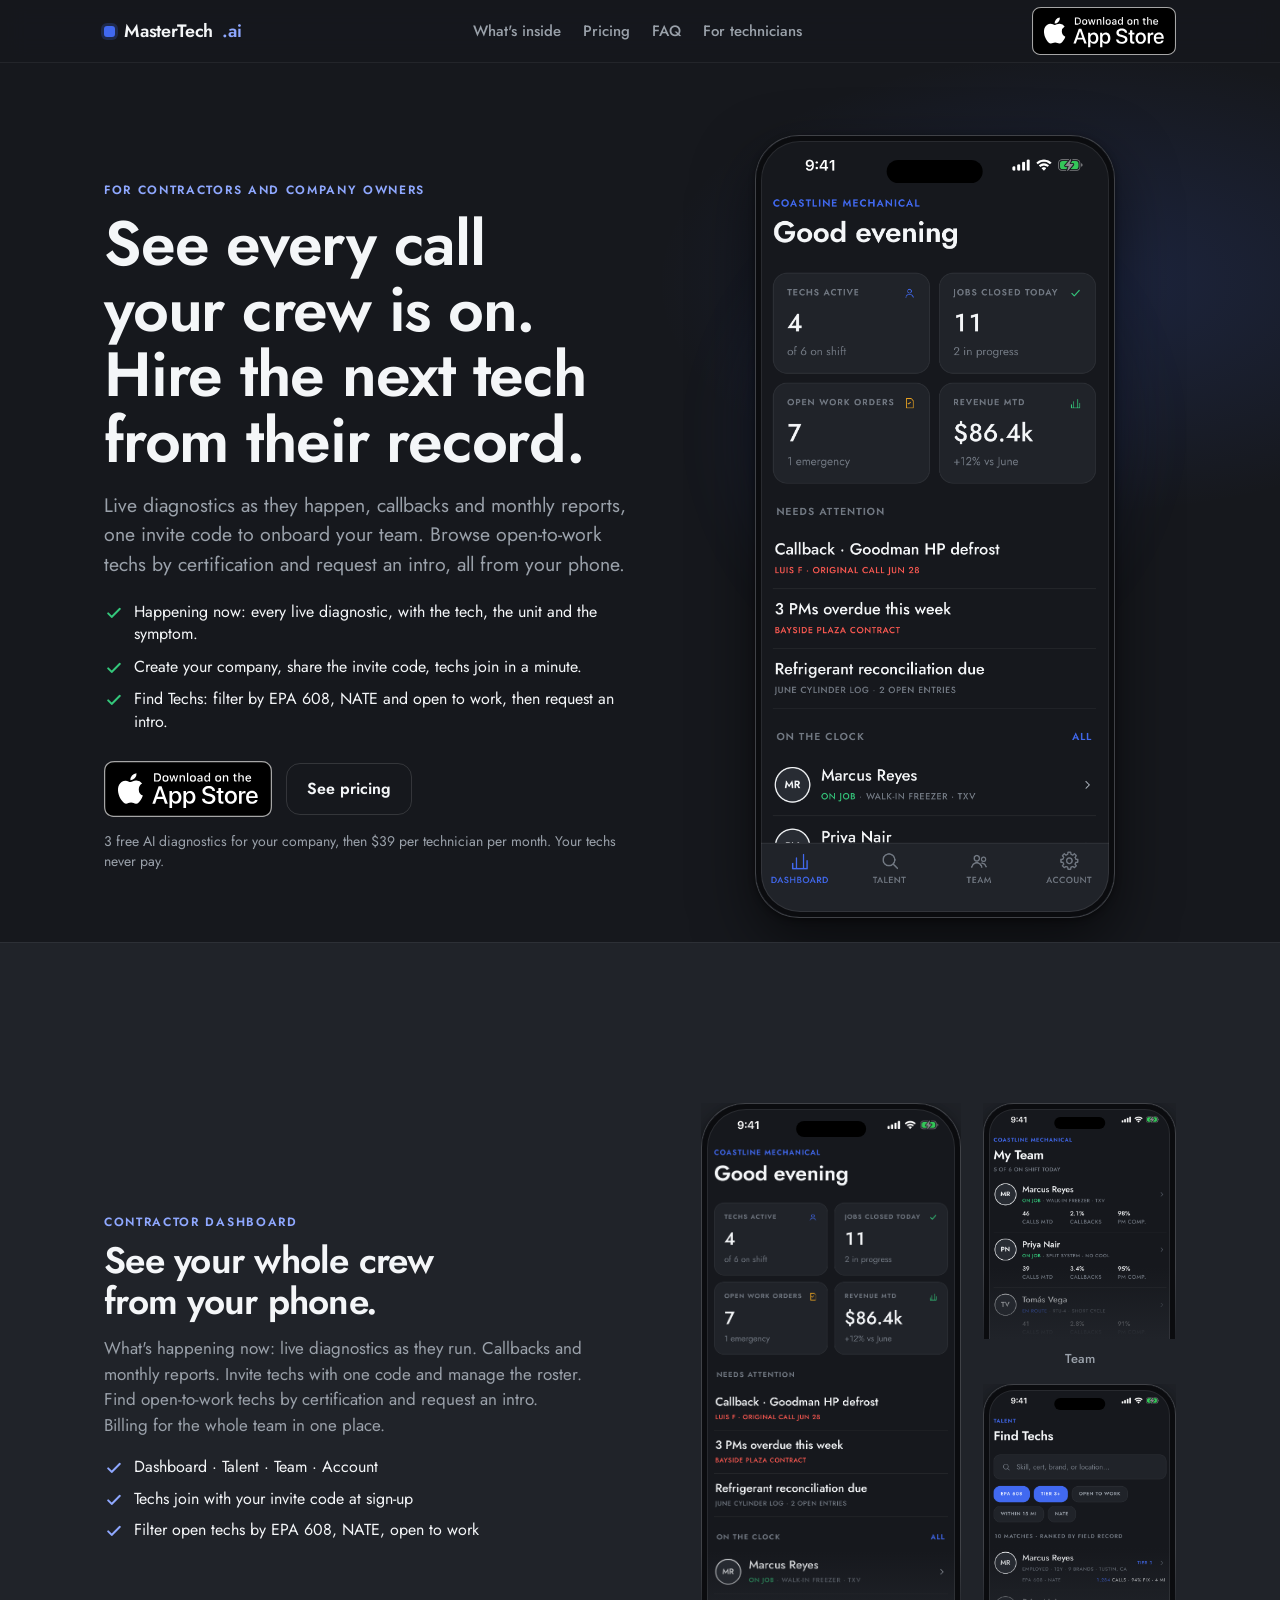
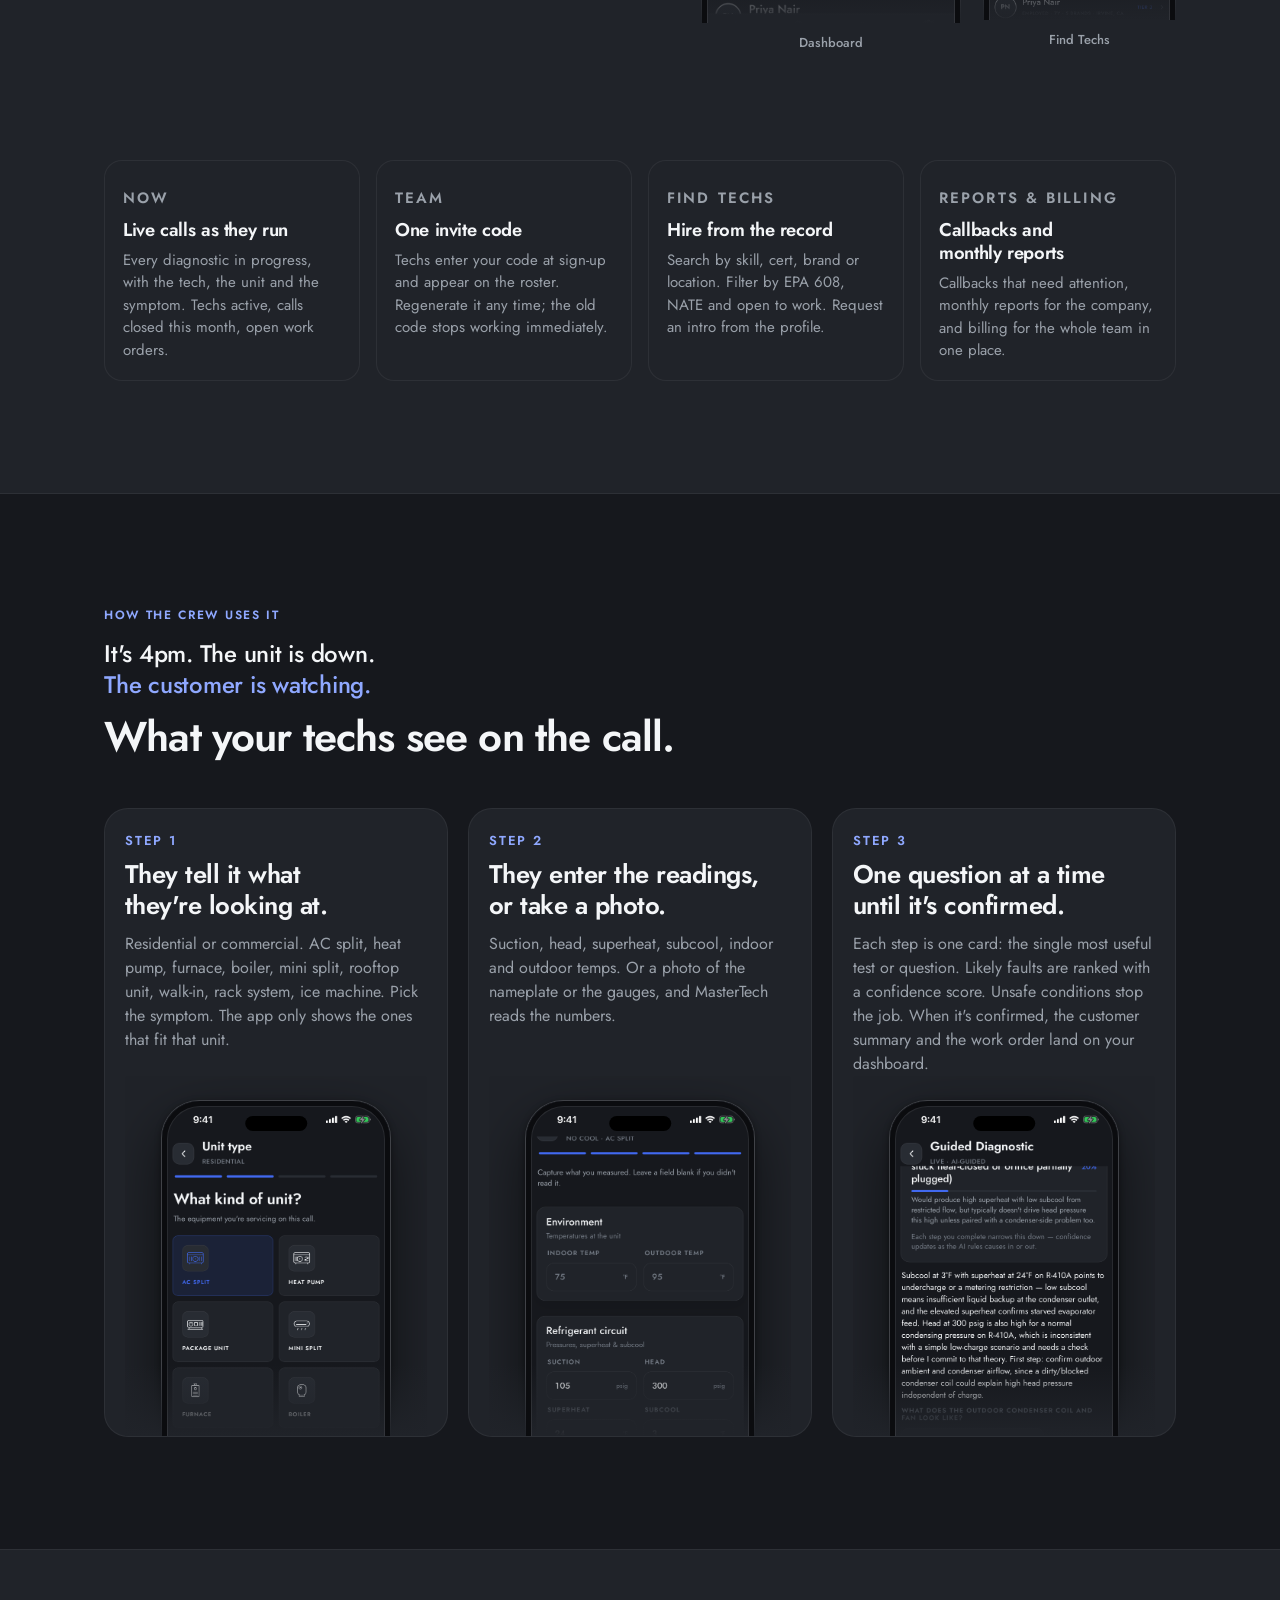
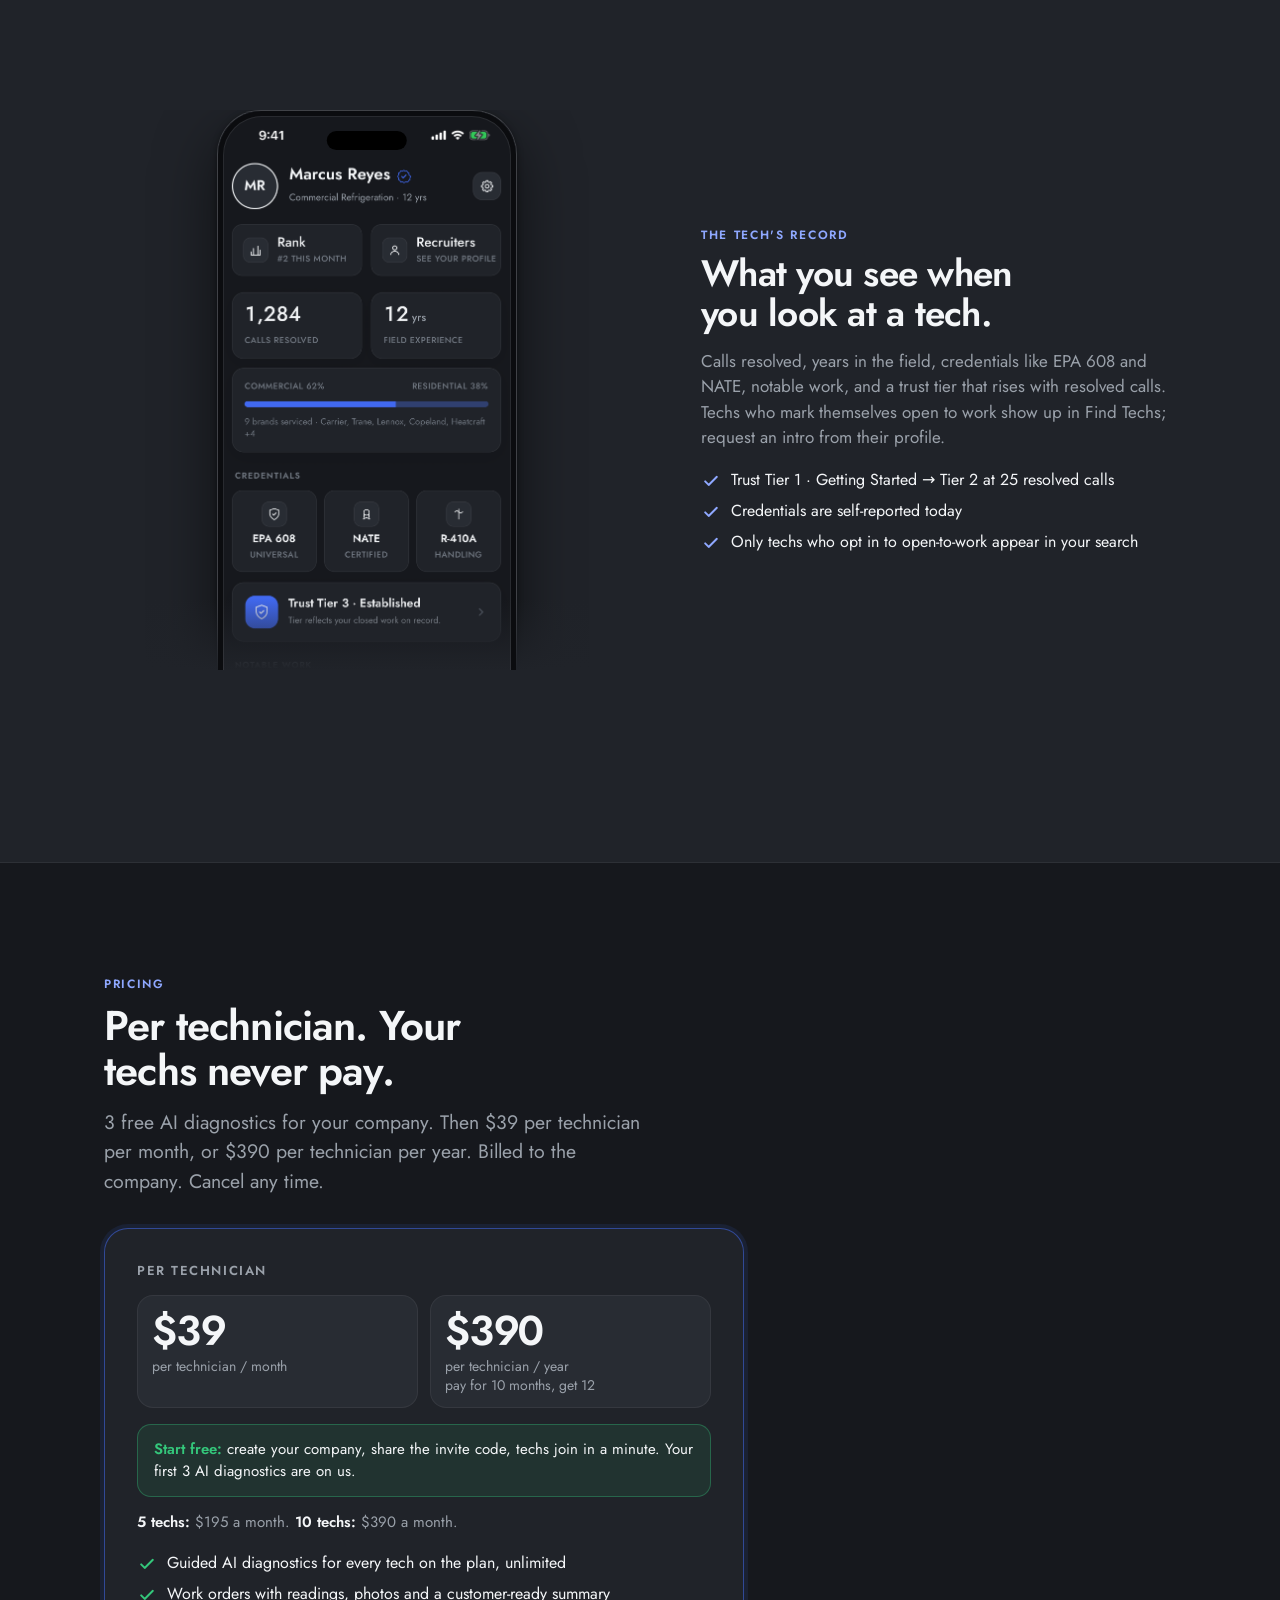
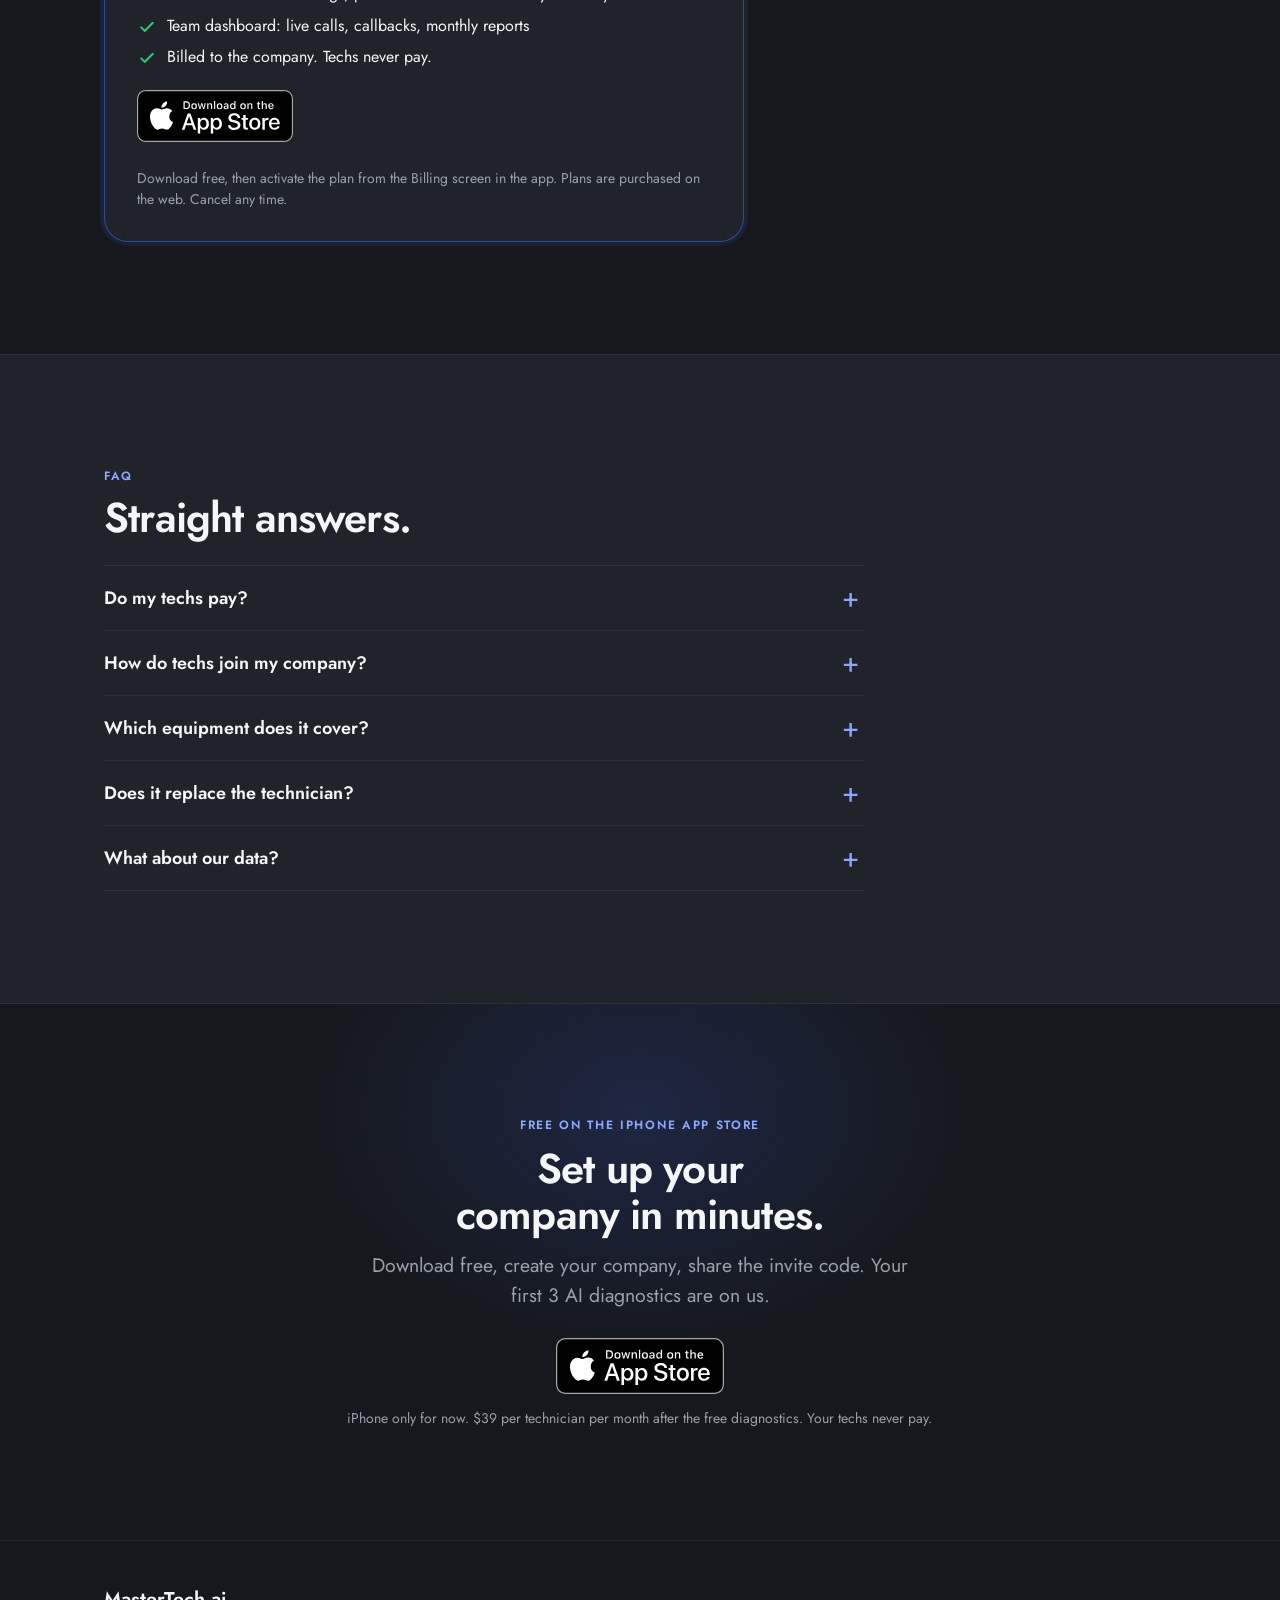
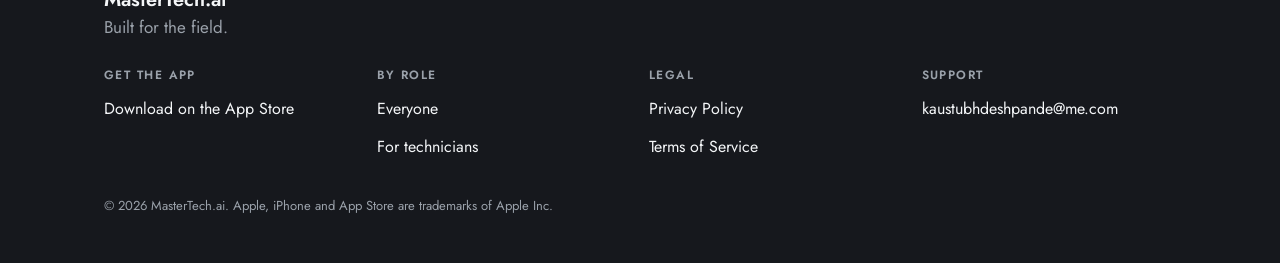
==== contractors/index.html @ 808cc7f6 "MasterTech.ai marketing site: home + techs + contractors landing pages, real screenshots, hero loop" ====
<!DOCTYPE html>
<html lang="en">
<head>
<meta charset="utf-8">
<meta name="viewport" content="width=device-width, initial-scale=1, viewport-fit=cover">
<title>MasterTech.ai for contractors — See every call your crew is on</title>
<meta name="description" content="Free iPhone app for HVAC contractors. Live diagnostics as they happen, callbacks and monthly reports, one invite code to onboard your team, and open-to-work techs you can browse by certification.">
<link rel="canonical" href="https://kaus-projects.github.io/contractors/">
<meta name="theme-color" content="#16181D">
<meta name="color-scheme" content="dark">
<meta name="apple-itunes-app" content="app-id=6786938615">
<link rel="icon" type="image/png" sizes="32x32" href="../assets/favicon-32.png">
<link rel="apple-touch-icon" sizes="180x180" href="../assets/icon-180.png">
<meta property="og:type" content="website">
<meta property="og:site_name" content="MasterTech.ai">
<meta property="og:url" content="https://kaus-projects.github.io/contractors/">
<meta property="og:title" content="MasterTech.ai for contractors — See every call your crew is on">
<meta property="og:description" content="Live diagnostics as they happen, callbacks and monthly reports, one invite code to onboard your team. 3 free AI diagnostics, then $39 per technician per month. Your techs never pay.">
<meta property="og:image" content="https://kaus-projects.github.io/assets/og.jpg">
<meta property="og:image:width" content="1200">
<meta property="og:image:height" content="630">
<meta property="og:image:alt" content="MasterTech.ai: The app that helps HVAC techs figure out what's wrong. Two iPhone screens: an AI diagnosis and a contractor dashboard.">
<meta name="twitter:card" content="summary_large_image">
<meta name="twitter:title" content="MasterTech.ai for contractors — See every call your crew is on">
<meta name="twitter:description" content="Live diagnostics as they happen, callbacks and monthly reports, one invite code to onboard your team. 3 free AI diagnostics, then $39 per technician per month. Your techs never pay.">
<meta name="twitter:image" content="https://kaus-projects.github.io/assets/og.jpg">
<link rel="preconnect" href="https://fonts.googleapis.com">
<link rel="preconnect" href="https://fonts.gstatic.com" crossorigin>
<link rel="stylesheet" href="https://fonts.googleapis.com/css2?family=Jost:wght@400;500;600&display=swap">
<link rel="stylesheet" href="../assets/site.css">
</head>
<body>
<a class="skip" href="#main">Skip to content</a>

<svg class="sprite" aria-hidden="true" focusable="false" xmlns="http://www.w3.org/2000/svg">
  <symbol id="i-check" viewBox="0 0 24 24"><path d="M5 12.5l4.2 4.2L19 7" fill="none" stroke="currentColor" stroke-width="2.4" stroke-linecap="round" stroke-linejoin="round"/></symbol>
  <symbol id="i-arr" viewBox="0 0 24 24"><path d="M5 12h14M13 6l6 6-6 6" fill="none" stroke="currentColor" stroke-width="2.2" stroke-linecap="round" stroke-linejoin="round"/></symbol>
</svg>

<header class="top">
  <div class="wrap">
    <a class="brand" href="../" aria-label="MasterTech.ai home"><span class="dot" aria-hidden="true"></span>MasterTech<b>.ai</b></a>
    <nav class="nav" aria-label="Sections">
      <a href="#inside">What's inside</a>
      <a href="#pricing">Pricing</a>
      <a href="#faq">FAQ</a>
      <a href="../techs/">For technicians</a>
    </nav>
    <a class="badge sm" href="https://apps.apple.com/us/app/mastertech-ai/id6786938615"><img src="../assets/appstore-badge.svg" alt="Download on the App Store" width="144" height="48"></a>
    <a class="role" href="../techs/">Fix systems?</a>
  </div>
</header>

<main id="main">

  <!-- HERO (contractors variant) -->
  <section class="hero" aria-labelledby="hero-h1">
    <div class="wrap hero-grid">
      <div class="hero-copy">
        <p class="eyebrow">For contractors and company owners</p>
        <h1 id="hero-h1" class="h1">See every call your crew is on. Hire the next tech from their record.</h1>
        <p class="lede">Live diagnostics as they happen, callbacks and monthly reports, one invite code to onboard your team. Browse open-to-work techs by certification and request an intro, all from your phone.</p>
        <div class="ctas" id="hero-ctas">
          <a class="badge" href="https://apps.apple.com/us/app/mastertech-ai/id6786938615"><img src="../assets/appstore-badge.svg" alt="Download on the App Store" width="168" height="56"></a>
          <a class="btn ghost" href="#pricing">See pricing</a>
          <p class="micro">3 free AI diagnostics for your company, then $39 per technician per month. Your techs never pay.</p>
        </div>
        <ul class="points">
          <li><svg aria-hidden="true"><use href="#i-check"/></svg><span>Happening now: every live diagnostic, with the tech, the unit and the symptom.</span></li>
          <li><svg aria-hidden="true"><use href="#i-check"/></svg><span>Create your company, share the invite code, techs join in a minute.</span></li>
          <li><svg aria-hidden="true"><use href="#i-check"/></svg><span>Find Techs: filter by EPA 608, NATE and open to work, then request an intro.</span></li>
        </ul>
      </div>
      <div class="hero-visual">
        <div class="phone hero-phone">
          <img class="shot" src="../assets/shots/dashboard.png" width="1206" height="2622" alt="Contractor dashboard: Good evening, with tiles for techs active, jobs closed today and open work orders, a Needs attention list with a callback and overdue PMs, and an On the clock roster.">
        </div>
      </div>
    </div>
  </section>

  <!-- DASHBOARD PILLAR -->
  <section class="sec band" id="inside" aria-labelledby="inside-h2">
    <div class="wrap">
      <div class="pillars">
        <article class="pillar" aria-labelledby="inside-h2">
          <div class="p-txt">
            <p class="eyebrow">Contractor dashboard</p>
            <h2 id="inside-h2" class="h2">See your whole crew from your phone.</h2>
            <p class="body">What's happening now: live diagnostics as they run. Callbacks and monthly reports. Invite techs with one code and manage the roster. Find open-to-work techs by certification and request an intro. Billing for the whole team in one place.</p>
            <ul class="bul">
              <li><svg aria-hidden="true"><use href="#i-check"/></svg><span>Dashboard · Talent · Team · Account</span></li>
              <li><svg aria-hidden="true"><use href="#i-check"/></svg><span>Techs join with your invite code at sign-up</span></li>
              <li><svg aria-hidden="true"><use href="#i-check"/></svg><span>Filter open techs by EPA 608, NATE, open to work</span></li>
            </ul>
          </div>
          <div class="p-vis">
            <div class="duo">
              <figure>
                <div class="peek main"><div class="phone"><img class="shot" src="../assets/shots/dashboard.png" width="1206" height="2622" loading="lazy" decoding="async" alt="Contractor dashboard: Good evening, with tiles for techs active, jobs closed today and open work orders, a Needs attention list with a callback and overdue PMs, and an On the clock roster."></div></div>
                <figcaption>Dashboard</figcaption>
              </figure>
              <div class="pair">
                <figure>
                  <div class="peek"><div class="phone sm"><img class="shot" src="../assets/shots/team.png" width="1206" height="2622" loading="lazy" decoding="async" alt="My Team screen: the technician roster with each tech's status, calls this month, callback rate and PM completion."></div></div>
                  <figcaption>Team</figcaption>
                </figure>
                <figure>
                  <div class="peek"><div class="phone sm"><img class="shot" src="../assets/shots/talent.png" width="1206" height="2622" loading="lazy" decoding="async" alt="Find Techs screen with a search field for skill, cert, brand or location, filter chips for EPA 608, Tier 3+, Open to work and NATE, and matches ranked by field record."></div></div>
                  <figcaption>Find Techs</figcaption>
                </figure>
              </div>
            </div>
          </div>
        </article>
      </div>

      <div class="minis">
        <div class="mini">
          <p class="eyebrow">Now</p>
          <h3>Live calls as they run</h3>
          <p>Every diagnostic in progress, with the tech, the unit and the symptom. Techs active, calls closed this month, open work orders.</p>
        </div>
        <div class="mini">
          <p class="eyebrow">Team</p>
          <h3>One invite code</h3>
          <p>Techs enter your code at sign-up and appear on the roster. Regenerate it any time; the old code stops working immediately.</p>
        </div>
        <div class="mini">
          <p class="eyebrow">Find Techs</p>
          <h3>Hire from the record</h3>
          <p>Search by skill, cert, brand or location. Filter by EPA 608, NATE and open to work. Request an intro from the profile.</p>
        </div>
        <div class="mini">
          <p class="eyebrow">Reports &amp; Billing</p>
          <h3>Callbacks and monthly reports</h3>
          <p>Callbacks that need attention, monthly reports for the company, and billing for the whole team in one place.</p>
        </div>
      </div>
    </div>
  </section>

  <!-- HOW THE CREW USES IT -->
  <section class="sec" id="how" aria-labelledby="how-h2">
    <div class="wrap">
      <div class="sec-head">
        <p class="eyebrow">How the crew uses it</p>
        <p class="kicker">It's 4pm. The unit is down. <em>The customer is watching.</em></p>
        <h2 id="how-h2" class="h2">What your techs see on the call.</h2>
      </div>
      <ol class="steps">
        <li class="step">
          <p class="num">Step 1</p>
          <h3 class="h3">They tell it what they're looking at.</h3>
          <p class="body">Residential or commercial. AC split, heat pump, furnace, boiler, mini split, rooftop unit, walk-in, rack system, ice machine. Pick the symptom. The app only shows the ones that fit that unit.</p>
          <div class="peek"><div class="phone md"><img class="shot" src="../assets/shots/intake-2.png" width="1206" height="2622" loading="lazy" decoding="async" alt="Unit type picker with tappable tiles: AC Split, Heat Pump, Package Unit, Mini Split, Furnace, Boiler, and a Continue button."></div></div>
        </li>
        <li class="step">
          <p class="num">Step 2</p>
          <h3 class="h3">They enter the readings, or take a photo.</h3>
          <p class="body">Suction, head, superheat, subcool, indoor and outdoor temps. Or a photo of the nameplate or the gauges, and MasterTech reads the numbers.</p>
          <div class="peek"><div class="phone md"><img class="shot" src="../assets/shots/intake-4.png" width="1206" height="2622" loading="lazy" decoding="async" alt="Readings screen grouped into Environment, Refrigerant circuit and Equipment & notes, with fields for indoor and outdoor temp, suction, head, superheat and subcool, and refrigerant chips."></div></div>
        </li>
        <li class="step">
          <p class="num">Step 3</p>
          <h3 class="h3">One question at a time until it's confirmed.</h3>
          <p class="body">Each step is one card: the single most useful test or question. Likely faults are ranked with a confidence score. Unsafe conditions stop the job. When it's confirmed, the customer summary and the work order land on your dashboard.</p>
          <div class="peek"><div class="phone md"><img class="shot" src="../assets/shots/diagnostic-pills.png" width="1206" height="2622" loading="lazy" decoding="async" alt="Live MasterTech diagnostic step: a question card asking what the outdoor condenser coil and fan look like, with four tappable answers."></div></div>
        </li>
      </ol>
    </div>
  </section>

  <!-- PROFILE PILLAR (what you see when you look at a tech) -->
  <section class="sec band" id="record" aria-labelledby="record-h2">
    <div class="wrap">
      <div class="pillars">
        <article class="pillar flip" aria-labelledby="record-h2">
          <div class="p-txt">
            <p class="eyebrow">The tech's record</p>
            <h2 id="record-h2" class="h2">What you see when you look at a tech.</h2>
            <p class="body">Calls resolved, years in the field, credentials like EPA 608 and NATE, notable work, and a trust tier that rises with resolved calls. Techs who mark themselves open to work show up in Find Techs; request an intro from their profile.</p>
            <ul class="bul">
              <li><svg aria-hidden="true"><use href="#i-check"/></svg><span>Trust Tier 1 · Getting Started → Tier 2 at 25 resolved calls</span></li>
              <li><svg aria-hidden="true"><use href="#i-check"/></svg><span>Credentials are self-reported today</span></li>
              <li><svg aria-hidden="true"><use href="#i-check"/></svg><span>Only techs who opt in to open-to-work appear in your search</span></li>
            </ul>
          </div>
          <div class="p-vis">
            <div class="peek"><div class="phone"><img class="shot" src="../assets/shots/profile.png" width="1206" height="2622" loading="lazy" decoding="async" alt="Technician profile: name with a seal icon, Calls resolved and Field experience counters, credential chips for EPA 608, NATE and R-410A, and a Trust Tier card."></div></div>
          </div>
        </article>
      </div>
    </div>
  </section>

  <!-- PRICING (per technician) -->
  <section class="sec" id="pricing" aria-labelledby="pricing-h2">
    <div class="wrap">
      <div class="sec-head">
        <p class="eyebrow">Pricing</p>
        <h2 id="pricing-h2" class="h2">Per technician. Your techs never pay.</h2>
        <p class="lede">3 free AI diagnostics for your company. Then $39 per technician per month, or $390 per technician per year. Billed to the company. Cancel any time.</p>
      </div>
      <div class="plans">
        <div class="plan">
          <p class="name">Per technician</p>
          <div class="prices">
            <div class="price"><b>$39</b><span>per technician / month</span></div>
            <div class="price"><b>$390</b><span>per technician / year<br>pay for 10 months, get 12</span></div>
          </div>
          <p class="free"><b>Start free:</b> create your company, share the invite code, techs join in a minute. Your first 3 AI diagnostics are on us.</p>
          <p class="seats"><b>5 techs:</b> $195 a month. <b>10 techs:</b> $390 a month.</p>
          <ul class="bul">
            <li><svg aria-hidden="true"><use href="#i-check"/></svg><span>Guided AI diagnostics for every tech on the plan, unlimited</span></li>
            <li><svg aria-hidden="true"><use href="#i-check"/></svg><span>Work orders with readings, photos and a customer-ready summary</span></li>
            <li><svg aria-hidden="true"><use href="#i-check"/></svg><span>Team dashboard: live calls, callbacks, monthly reports</span></li>
            <li><svg aria-hidden="true"><use href="#i-check"/></svg><span>Billed to the company. Techs never pay.</span></li>
          </ul>
          <div class="ctas">
            <a class="badge md" href="https://apps.apple.com/us/app/mastertech-ai/id6786938615"><img src="../assets/appstore-badge.svg" alt="Download on the App Store" width="156" height="52"></a>
            <p class="micro">Download free, then activate the plan from the Billing screen in the app. Plans are purchased on the web. Cancel any time.</p>
          </div>
        </div>
      </div>
    </div>
  </section>

  <!-- FAQ -->
  <section class="sec band" id="faq" aria-labelledby="faq-h2">
    <div class="wrap">
      <div class="sec-head">
        <p class="eyebrow">FAQ</p>
        <h2 id="faq-h2" class="h2">Straight answers.</h2>
      </div>
      <div class="faq">
        <details>
          <summary>Do my techs pay?</summary>
          <p class="a">No. Plans are billed to the company, per technician. Techs on your plan never pay. An independent tech without a company is a company of one and pays for their own seat.</p>
        </details>
        <details>
          <summary>How do techs join my company?</summary>
          <p class="a">Your Account and Team screens show a company invite code. A tech enters it at sign-up and appears on your roster. Regenerate the code any time; the old one stops working immediately.</p>
        </details>
        <details>
          <summary>Which equipment does it cover?</summary>
          <p class="a">Residential: AC split, heat pump, package unit, mini split, furnace, boiler. Commercial: rooftop unit (RTU), walk-in, reach-in, rack system, ice machine, split system, VRF. Refrigerants from R-410A, R-32 and R-454B to R-448A, R-404A and R-290.</p>
        </details>
        <details>
          <summary>Does it replace the technician?</summary>
          <p class="a">No. It can't hold the gauges. It's a second set of eyes: it checks their numbers against the physics, tells them when a reading contradicts the theory, and flags unsafe conditions. The tech confirms the diagnosis and closes the call.</p>
        </details>
        <details>
          <summary>What about our data?</summary>
          <p class="a">Readings, photos and work orders are stored in your team's accounts. Contractors see their own team only. Only techs who mark themselves open to work appear in Find Techs. Delete your account from inside the app any time. Details in the <a href="https://kaus-projects.github.io/mastertech-legal/privacy.html">Privacy Policy</a>.</p>
        </details>
      </div>
    </div>
  </section>

  <!-- FINAL CTA -->
  <section class="sec final" aria-labelledby="final-h2">
    <div class="wrap">
      <p class="eyebrow">Free on the iPhone App Store</p>
      <h2 id="final-h2" class="h2">Set up your company in minutes.</h2>
      <p class="lede">Download free, create your company, share the invite code. Your first 3 AI diagnostics are on us.</p>
      <div class="ctas">
        <a class="badge" href="https://apps.apple.com/us/app/mastertech-ai/id6786938615"><img src="../assets/appstore-badge.svg" alt="Download on the App Store" width="168" height="56"></a>
        <p class="micro">iPhone only for now. $39 per technician per month after the free diagnostics. Your techs never pay.</p>
      </div>
    </div>
  </section>

</main>

<footer aria-label="Footer">
  <div class="wrap">
    <p class="fbrand">MasterTech.ai</p>
    <p class="dim">Built for the field.</p>
    <div class="fgrid">
      <div class="fcol">
        <h4>Get the app</h4>
        <a href="https://apps.apple.com/us/app/mastertech-ai/id6786938615">Download on the App Store</a>
      </div>
      <div class="fcol">
        <h4>By role</h4>
        <a href="../">Everyone</a>
        <a href="../techs/">For technicians</a>
      </div>
      <div class="fcol">
        <h4>Legal</h4>
        <a href="https://kaus-projects.github.io/mastertech-legal/privacy.html">Privacy Policy</a>
        <a href="https://kaus-projects.github.io/mastertech-legal/terms.html">Terms of Service</a>
      </div>
      <div class="fcol support">
        <h4>Support</h4>
        <a href="mailto:kaustubhdeshpande@me.com">kaustubhdeshpande@me.com</a>
      </div>
    </div>
    <p class="fmicro">© 2026 MasterTech.ai. Apple, iPhone and App Store are trademarks of Apple Inc.</p>
  </div>
</footer>

<div class="bar" id="bar" aria-hidden="true">
  <div class="t"><b>MasterTech.ai</b>Free on the App Store</div>
  <a class="badge sm" href="https://apps.apple.com/us/app/mastertech-ai/id6786938615" tabindex="-1"><img src="../assets/appstore-badge.svg" alt="Download on the App Store" width="144" height="48"></a>
</div>

<script>
(function(){
  var bar=document.getElementById('bar'),ctas=document.getElementById('hero-ctas');
  if(bar&&ctas&&'IntersectionObserver'in window){
    new IntersectionObserver(function(e){
      var r=e[0];var show=!r.isIntersecting&&r.boundingClientRect.top<0;
      bar.classList.toggle('show',show);
      bar.setAttribute('aria-hidden',show?'false':'true');
      bar.querySelector('a').tabIndex=show?0:-1;
    },{threshold:0}).observe(ctas);
  }
})();
</script>
</body>
</html>
---- assets/site.css ----
/* MasterTech.ai marketing site — shared stylesheet. Static, no build step. */
:root{
  --bg:#16181D;--panel:#202329;--panel2:#282C33;
  --line:rgba(255,255,255,.06);--line2:rgba(255,255,255,.13);
  --text:#F4F6F8;--dim:#9AA1AA;
  --accent:#4169F0;--accent-press:#3557C9;--ink:#8FA8FF;
  --ok:#34C77B;--warn:#FFB020;--bad:#FF5A52;
  --gutter:16px;--max:1120px;--r:24px;
  --font:"Jost",system-ui,-apple-system,"Segoe UI",Roboto,Helvetica,Arial,sans-serif;
}
*,*::before,*::after{box-sizing:border-box}
html{color-scheme:dark;background:var(--bg);-webkit-text-size-adjust:100%;scroll-behavior:smooth;overflow-x:hidden}
body{margin:0;background:var(--bg);color:var(--text);font-family:var(--font);font-size:17px;line-height:1.5;font-weight:400;-webkit-font-smoothing:antialiased;overflow-x:clip}
img,video,svg{max-width:100%;display:block}
img{height:auto}
a{color:inherit}
p,h1,h2,h3,h4,ul,ol,figure{margin:0}
ul,ol{padding:0;list-style:none}
h1,h2,h3,h4{font-weight:600;letter-spacing:-.02em;line-height:1.1;text-wrap:balance}
:focus-visible{outline:2px solid var(--ink);outline-offset:3px;border-radius:6px}
.wrap{width:100%;max-width:var(--max);margin-inline:auto;padding-inline:var(--gutter)}
.wrap>*,.hero-grid>*,.doors>*,.steps>*,.pillar>*,.duo>*,.pair>*,.plans>*,.fgrid>*,.engine-grid>*,.minis>*,.ctas>*{min-width:0}
.skip{position:absolute;left:-999px;top:10px;z-index:100;background:var(--accent);color:#fff;padding:10px 14px;border-radius:10px;font-weight:600;text-decoration:none}
.skip:focus{left:12px}
.sprite{position:absolute;width:0;height:0;overflow:hidden}
@media(min-width:720px){:root{--gutter:24px}}

/* ---------- type ---------- */
.eyebrow{font-size:12px;font-weight:600;letter-spacing:.14em;text-transform:uppercase;color:var(--ink)}
.eyebrow.dim{color:var(--dim)}
.h1{font-size:clamp(2.1rem,7.2vw,3.9rem);line-height:1.05}
.h2{font-size:clamp(1.65rem,4.8vw,2.6rem)}
.h3{font-size:clamp(1.3rem,3.6vw,1.6rem);line-height:1.2}
.lede{font-size:clamp(1.05rem,2.6vw,1.22rem);color:var(--dim);max-width:46ch;text-wrap:pretty}
.micro{font-size:14px;color:var(--dim);line-height:1.45}
.dim{color:var(--dim)}
.kicker{font-size:clamp(1.15rem,3.4vw,1.5rem);font-weight:500;line-height:1.3;letter-spacing:-.01em;max-width:30ch;text-wrap:balance}
.kicker em{font-style:normal;color:var(--ink)}

/* ---------- buttons ---------- */
.btn{display:inline-flex;align-items:center;justify-content:center;gap:10px;min-height:52px;padding:0 20px;border-radius:14px;font-weight:600;font-size:16px;line-height:1.15;text-decoration:none;border:1px solid transparent;color:var(--text);transition:background .15s,border-color .15s,transform .05s;text-align:center}
.btn.primary{background:var(--accent);color:#fff}
.btn.primary:hover{background:var(--accent-press)}
.btn.ghost{background:transparent;border-color:var(--line2)}
.btn.ghost:hover{background:var(--panel2);border-color:rgba(255,255,255,.28)}
.btn:active{transform:translateY(1px)}
.badge{display:inline-block;line-height:0;border-radius:9px;flex:none}
.badge img{height:56px;width:auto;max-width:none}
.badge.md img{height:52px}
.badge.sm img{height:48px}
.badge:hover{opacity:.92}
.ctas{display:flex;flex-wrap:wrap;align-items:center;gap:12px 14px;margin-top:28px}
.ctas .micro{flex-basis:100%;margin-top:2px}
.arrow{display:inline-flex;align-items:center;gap:8px;font-weight:600;text-decoration:none;color:var(--ink);min-height:44px}
.arrow:hover{text-decoration:underline;text-underline-offset:3px}
.arrow svg{width:18px;height:18px;flex:none}

/* ---------- header ---------- */
.top{position:sticky;top:0;z-index:50;background:rgba(22,24,29,.84);-webkit-backdrop-filter:saturate(140%) blur(12px);backdrop-filter:saturate(140%) blur(12px);border-bottom:1px solid var(--line)}
.top .wrap{display:flex;align-items:center;justify-content:space-between;min-height:62px;gap:12px}
.brand{display:inline-flex;align-items:center;gap:9px;font-weight:600;font-size:18px;letter-spacing:-.01em;color:var(--text);text-decoration:none;white-space:nowrap;min-height:44px}
.brand .dot{width:11px;height:11px;border-radius:3px;background:var(--accent);box-shadow:0 0 0 3px rgba(65,105,240,.22);flex:none}
.brand b{font-weight:600;color:var(--ink)}
.nav{display:none;gap:22px}
.nav a{color:var(--dim);text-decoration:none;font-weight:500;font-size:15px;padding:10px 0}
.nav a:hover,.nav a[aria-current]{color:var(--text)}
.top .badge{display:none}
.top .role{display:inline-flex;align-items:center;min-height:40px;padding:0 14px;border:1px solid var(--line2);border-radius:999px;font-size:14px;font-weight:500;text-decoration:none;color:var(--text);white-space:nowrap}
.top .role:hover{border-color:rgba(255,255,255,.3)}
@media(min-width:720px){.top .badge{display:inline-block}.top .role{display:none}}
@media(min-width:900px){.nav{display:flex}}

/* ---------- phone frame (grafted from draft A) ---------- */
.phone{--pr:44px;position:relative;width:min(100%,300px);aspect-ratio:1206/2622;margin-inline:auto;border-radius:var(--pr);background:var(--panel);border:1px solid rgba(255,255,255,.14);overflow:hidden;box-shadow:0 24px 60px rgba(0,0,0,.55),0 2px 6px rgba(0,0,0,.4)}
.phone::before{content:"";position:absolute;top:3.1%;left:50%;width:27%;height:2.9%;transform:translateX(-50%);background:#000;border-radius:999px;z-index:2}
.phone::after{content:"";position:absolute;inset:0;border-radius:inherit;box-shadow:inset 0 0 0 5px #0B0C0F,inset 0 0 0 6px rgba(255,255,255,.08);pointer-events:none;z-index:2}
.phone>.shot{width:100%;height:100%;object-fit:cover;object-position:top center;background:var(--panel)}
.phone.md{width:min(100%,250px);--pr:38px}
.phone.sm{width:min(100%,200px);--pr:32px}
.peek{position:relative;overflow:hidden}
.peek::after{content:"";position:absolute;left:0;right:0;bottom:0;height:72px;background:linear-gradient(180deg,rgba(22,24,29,0),var(--bg));pointer-events:none}
.band .peek::after,.door .peek::after,.step .peek::after{background:linear-gradient(180deg,rgba(32,35,41,0),var(--panel))}
.band .step .peek::after{background:linear-gradient(180deg,rgba(40,44,51,0),var(--panel2))}

/* ---------- hero ---------- */
.hero{position:relative;padding:40px 0 8px;overflow:hidden}
.hero::before{content:"";position:absolute;right:-30%;top:-10%;width:90%;height:70%;background:radial-gradient(closest-side,rgba(65,105,240,.16),transparent 75%);pointer-events:none}
.hero-grid{position:relative;display:grid;gap:40px}
.hero .h1{margin-top:12px;max-width:16ch}
.hero .lede{margin-top:18px}
.hero-copy{display:flex;flex-direction:column}
.hero .points{margin-top:22px}
.hero-visual{position:relative}
.hero-visual::before{content:"";position:absolute;inset:6% -10% 0;background:radial-gradient(55% 45% at 50% 34%,rgba(65,105,240,.32),transparent 70%);filter:blur(26px);pointer-events:none}
.hero-phone{width:min(100%,320px);position:relative}
.hero-phone .poster{display:none}
@media(min-width:900px){
  .hero{padding:72px 0 24px}
  .hero-grid{grid-template-columns:minmax(0,1.05fr) minmax(0,.95fr);align-items:center;gap:56px}
  .hero-phone{width:min(100%,360px)}
  .hero .ctas{order:1}
}

/* ---------- doors (kept from draft C) ---------- */
.doors{display:grid;gap:16px;margin-top:40px}
.door{position:relative;display:flex;flex-direction:column;background:var(--panel);border:1px solid var(--line);border-radius:26px;padding:24px 22px 0;overflow:hidden}
.door::before{content:"";position:absolute;left:0;right:0;top:0;height:3px;background:var(--accent)}
.door.crew::before{background:var(--ok)}
.door-label{display:inline-flex;align-self:flex-start;align-items:center;gap:8px;font-weight:600;font-size:15px;color:var(--text);background:var(--panel2);border:1px solid var(--line2);border-radius:999px;padding:8px 14px 8px 10px}
.door-label svg{width:18px;height:18px;color:var(--ink)}
.door.crew .door-label svg{color:var(--ok)}
.door .eyebrow{margin-top:18px}
.door .h2{margin-top:8px;font-size:clamp(1.5rem,5.2vw,2.05rem)}
.points{margin-top:16px;display:grid;gap:10px}
.points li{display:flex;gap:10px;align-items:flex-start;font-size:16px;line-height:1.4}
.points svg{flex:none;width:20px;height:20px;margin-top:2px;color:var(--ok)}
.door .ctas{margin-top:22px}
.door .peek{margin-top:24px;height:250px}
.door .peek .phone{width:min(100%,220px)}
@media(min-width:900px){
  .doors{grid-template-columns:1fr 1fr;gap:22px;margin-top:56px}
  .door{padding:28px 28px 0}
  .door .ctas{margin-top:auto;padding-top:24px}
  .door .peek{height:290px;margin-top:28px}
  .door .peek .phone{width:min(100%,250px)}
}

/* ---------- sections ---------- */
.sec{padding:64px 0}
.sec-head{max-width:64ch}
.sec-head .h2{margin-top:10px}
.sec-head .lede{margin-top:14px}
.sec-head .kicker{margin-top:14px}
.sec-head .kicker+.h2{margin-top:14px}
.band{background:var(--panel);border-top:1px solid var(--line);border-bottom:1px solid var(--line)}
.band .step,.band .plan,.band .engine,.band .chip{background:var(--panel2)}
@media(min-width:900px){.sec{padding:112px 0}}

/* how it works */
.steps{display:grid;gap:18px;margin-top:36px;counter-reset:step}
.step{display:flex;flex-direction:column;background:var(--panel);border:1px solid var(--line);border-radius:var(--r);padding:22px 20px 0;overflow:hidden}
.step .num{font-weight:600;font-size:13px;letter-spacing:.14em;color:var(--ink);text-transform:uppercase}
.step .h3{margin-top:10px}
.step .body{margin-top:10px;color:var(--dim);font-size:16px}
.step .peek{margin-top:22px;height:330px}
.step .peek .phone{width:min(100%,236px)}
@media(min-width:800px){
  .steps{grid-template-columns:repeat(3,1fr);gap:20px;margin-top:48px}
  .step .peek{margin-top:auto;padding-top:24px;height:360px}
  .step .peek .phone{width:min(100%,230px)}
}

/* pillars */
.pillars{margin-top:8px}
.pillar{display:grid;gap:26px;padding:44px 0;border-top:1px solid var(--line)}
.pillar:first-child{border-top:0;padding-top:28px}
.p-txt .h2{margin-top:10px;font-size:clamp(1.55rem,4.6vw,2.3rem)}
.p-txt .body{margin-top:14px;color:var(--dim);max-width:48ch}
.bul{margin-top:18px;display:grid;gap:9px}
.bul li{display:flex;gap:10px;align-items:flex-start;font-size:16px;line-height:1.4}
.bul svg{flex:none;width:20px;height:20px;margin-top:2px;color:var(--ink)}
.p-vis .phone{width:min(100%,270px)}
.p-vis .peek{height:480px}
.duo{display:grid;gap:16px;align-items:start}
.duo .peek.main{height:420px}
.pair{display:grid;grid-template-columns:1fr 1fr;gap:16px}
.pair .peek{height:230px}
.pair .phone{width:100%;--pr:30px}
.pair figcaption,.duo figcaption{margin-top:10px;font-size:13px;color:var(--dim);text-align:center;font-weight:500}
@media(min-width:900px){
  .pillar{grid-template-columns:1.05fr .95fr;align-items:center;gap:72px;padding:80px 0}
  .pillar:first-child{padding-top:40px}
  .pillar.flip .p-vis{order:-1}
  .p-vis .peek{height:560px}
  .p-vis .phone{width:min(100%,300px)}
  .duo{grid-template-columns:minmax(0,1.35fr) minmax(0,1fr);gap:22px}
  .duo .peek.main{height:520px}
  .pair{grid-template-columns:1fr}
  .pair .peek{height:236px}
  .pair .phone{width:min(100%,200px)}
}

/* engine (moat) */
.engine-grid{display:grid;gap:28px;margin-top:8px}
.engine{background:var(--panel);border:1px solid var(--line);border-radius:var(--r);padding:22px 20px;box-shadow:0 20px 60px rgba(0,0,0,.35)}
.engine .eyebrow{color:var(--dim)}
.engine-list{margin-top:12px}
.engine-list li{display:flex;align-items:flex-start;gap:14px;padding:13px 0;border-top:1px solid var(--line);font-weight:500;font-size:16px;line-height:1.3}
.engine-list li:first-child{border-top:0;padding-top:4px}
.engine-list svg{flex:none;width:22px;height:22px;color:var(--ink);margin-top:1px}
.engine-list small{display:block;font-weight:400;color:var(--dim);font-size:13.5px;margin-top:3px;line-height:1.4}
.levels-label{margin-top:18px}
.levels{margin-top:10px;display:grid;grid-template-columns:repeat(3,1fr);background:var(--panel2);border:1px solid var(--line);border-radius:12px;padding:4px;font-size:13.5px;text-align:center;font-weight:500}
.levels span{padding:9px 6px;border-radius:9px;color:var(--dim)}
.levels span[aria-current]{background:var(--accent);color:#fff}
.stopflag{margin-top:14px;display:flex;align-items:center;gap:10px;background:rgba(255,90,82,.12);border:1px solid rgba(255,90,82,.4);color:#FFB8B3;border-radius:12px;padding:12px 14px;font-size:12.5px;letter-spacing:.14em;text-transform:uppercase;font-weight:600}
.stopflag svg{width:20px;height:20px;flex:none}
.stopflag small{margin-left:auto;font-weight:400;letter-spacing:0;text-transform:none;font-size:13px;color:var(--dim);text-align:right}
@media(min-width:900px){.engine-grid{grid-template-columns:1.05fr .95fr;gap:72px;align-items:center}}

/* tools */
.chips{display:flex;flex-wrap:wrap;gap:8px;margin-top:26px}
.chip{background:var(--panel2);border:1px solid var(--line2);border-radius:999px;padding:9px 14px;font-size:15px;font-weight:500;line-height:1.25}
.chip small{font-size:13px;color:var(--dim);font-weight:400}
.tools .micro{margin-top:18px;max-width:64ch}

/* pricing (one plain card) */
.plans{display:grid;gap:16px;margin-top:32px;max-width:640px}
.plan{background:var(--panel);border:1px solid rgba(65,105,240,.55);box-shadow:0 0 0 4px rgba(65,105,240,.1);border-radius:var(--r);padding:26px 22px}
.plan .name{font-weight:600;font-size:13px;color:var(--dim);letter-spacing:.12em;text-transform:uppercase}
.prices{display:grid;grid-template-columns:1fr 1fr;gap:12px;margin-top:14px}
.price{background:var(--panel2);border:1px solid var(--line);border-radius:16px;padding:14px 14px 12px}
.price b{display:block;font-size:clamp(1.9rem,7vw,2.6rem);font-weight:600;letter-spacing:-.03em;line-height:1;font-variant-numeric:tabular-nums}
.price span{display:block;color:var(--dim);font-size:14px;margin-top:6px;line-height:1.35}
.plan .free{margin-top:16px;padding:14px 16px;border-radius:14px;background:rgba(52,199,123,.1);border:1px solid rgba(52,199,123,.35);font-size:15px;line-height:1.45}
.plan .free b{color:var(--ok);font-weight:600}
.plan .bul{margin-top:18px}
.plan .bul svg{color:var(--ok)}
.plan .ctas{margin-top:22px}
.plan .micro{margin-top:14px}
.seats{margin-top:14px;font-size:15px;color:var(--dim)}
.seats b{color:var(--text);font-weight:600}
@media(min-width:800px){.plan{padding:32px}}

/* faq */
.faq{margin-top:24px;border-top:1px solid var(--line);max-width:760px}
.faq details{border-bottom:1px solid var(--line)}
.faq summary{list-style:none;cursor:pointer;display:flex;justify-content:space-between;align-items:center;gap:16px;padding:18px 0;font-weight:600;font-size:18px;min-height:56px;line-height:1.25}
.faq summary::-webkit-details-marker{display:none}
.faq summary::after{content:"+";font-size:28px;font-weight:400;color:var(--ink);flex:none;width:28px;text-align:center;transition:transform .2s;line-height:1}
.faq details[open] summary::after{transform:rotate(45deg)}
.faq .a{color:var(--dim);padding:0 44px 20px 0;font-size:16px;margin-top:-4px;max-width:62ch}
.faq .a a{color:var(--ink)}

/* role banner + mini blocks */
.banner{margin-top:8px;display:flex;flex-wrap:wrap;align-items:center;justify-content:space-between;gap:14px;background:var(--panel);border:1px solid var(--line);border-radius:var(--r);padding:22px 22px}
.banner p{font-weight:500;font-size:17px}
.banner .arrow{color:var(--ink)}
.minis{display:grid;gap:12px;margin-top:28px}
.mini{background:var(--panel);border:1px solid var(--line);border-radius:18px;padding:18px 18px}
.mini .eyebrow{color:var(--dim)}
.mini h3{font-size:1.15rem;margin-top:8px;line-height:1.25}
.mini p{margin-top:8px;color:var(--dim);font-size:15px}
@media(min-width:720px){.minis{grid-template-columns:1fr 1fr}}
@media(min-width:900px){.minis{grid-template-columns:repeat(4,1fr);gap:16px}}

/* final CTA */
.final{position:relative;overflow:hidden;text-align:center}
.final::before{content:"";position:absolute;left:50%;top:-40%;width:120%;max-width:900px;height:120%;transform:translateX(-50%);background:radial-gradient(closest-side,rgba(65,105,240,.18),transparent 75%);pointer-events:none}
.final .wrap{position:relative;display:flex;flex-direction:column;align-items:center}
.final .h2{margin-top:12px;max-width:18ch}
.final .lede{margin-top:14px;text-align:center}
.final .ctas{justify-content:center}
.final .ctas .micro{text-align:center}

/* footer */
footer{border-top:1px solid var(--line);padding:44px 0 calc(110px + env(safe-area-inset-bottom))}
.fbrand{font-weight:600;font-size:20px}
.fgrid{display:grid;grid-template-columns:1fr 1fr;gap:26px 18px;margin-top:28px}
.fcol h4{margin:0 0 8px;font-size:12px;letter-spacing:.12em;text-transform:uppercase;color:var(--dim);font-weight:600}
.fcol a{display:block;color:var(--text);text-decoration:none;padding:7px 0;font-size:16px;overflow-wrap:anywhere}
.fcol a:hover{color:var(--ink)}
.fcol.support{grid-column:1/-1}
.fmicro{margin-top:30px;font-size:13px;color:var(--dim);max-width:60ch}
@media(min-width:800px){.fgrid{grid-template-columns:repeat(4,1fr)}.fcol.support{grid-column:auto}}
@media(min-width:900px){footer{padding-bottom:48px}}

/* sticky App Store bar (phones only; grafted from draft A) */
.bar{position:fixed;left:0;right:0;bottom:0;z-index:60;background:rgba(32,35,41,.94);-webkit-backdrop-filter:blur(14px);backdrop-filter:blur(14px);border-top:1px solid var(--line2);padding:10px var(--gutter) calc(10px + env(safe-area-inset-bottom));display:flex;align-items:center;justify-content:space-between;gap:12px;transform:translateY(110%);visibility:hidden;transition:transform .25s ease,visibility .25s}
.bar.show{transform:none;visibility:visible}
.bar .t{font-size:13px;color:var(--dim);line-height:1.25;min-width:0}
.bar .t b{display:block;color:var(--text);font-weight:600;font-size:15px;white-space:nowrap;overflow:hidden;text-overflow:ellipsis}
@media(min-width:900px){.bar{display:none}}

@media(prefers-reduced-motion:reduce){
  html{scroll-behavior:auto}
  *,*::before,*::after{transition:none!important;animation:none!important}
  .hero-phone video{display:none}
  .hero-phone .poster{display:block}
}
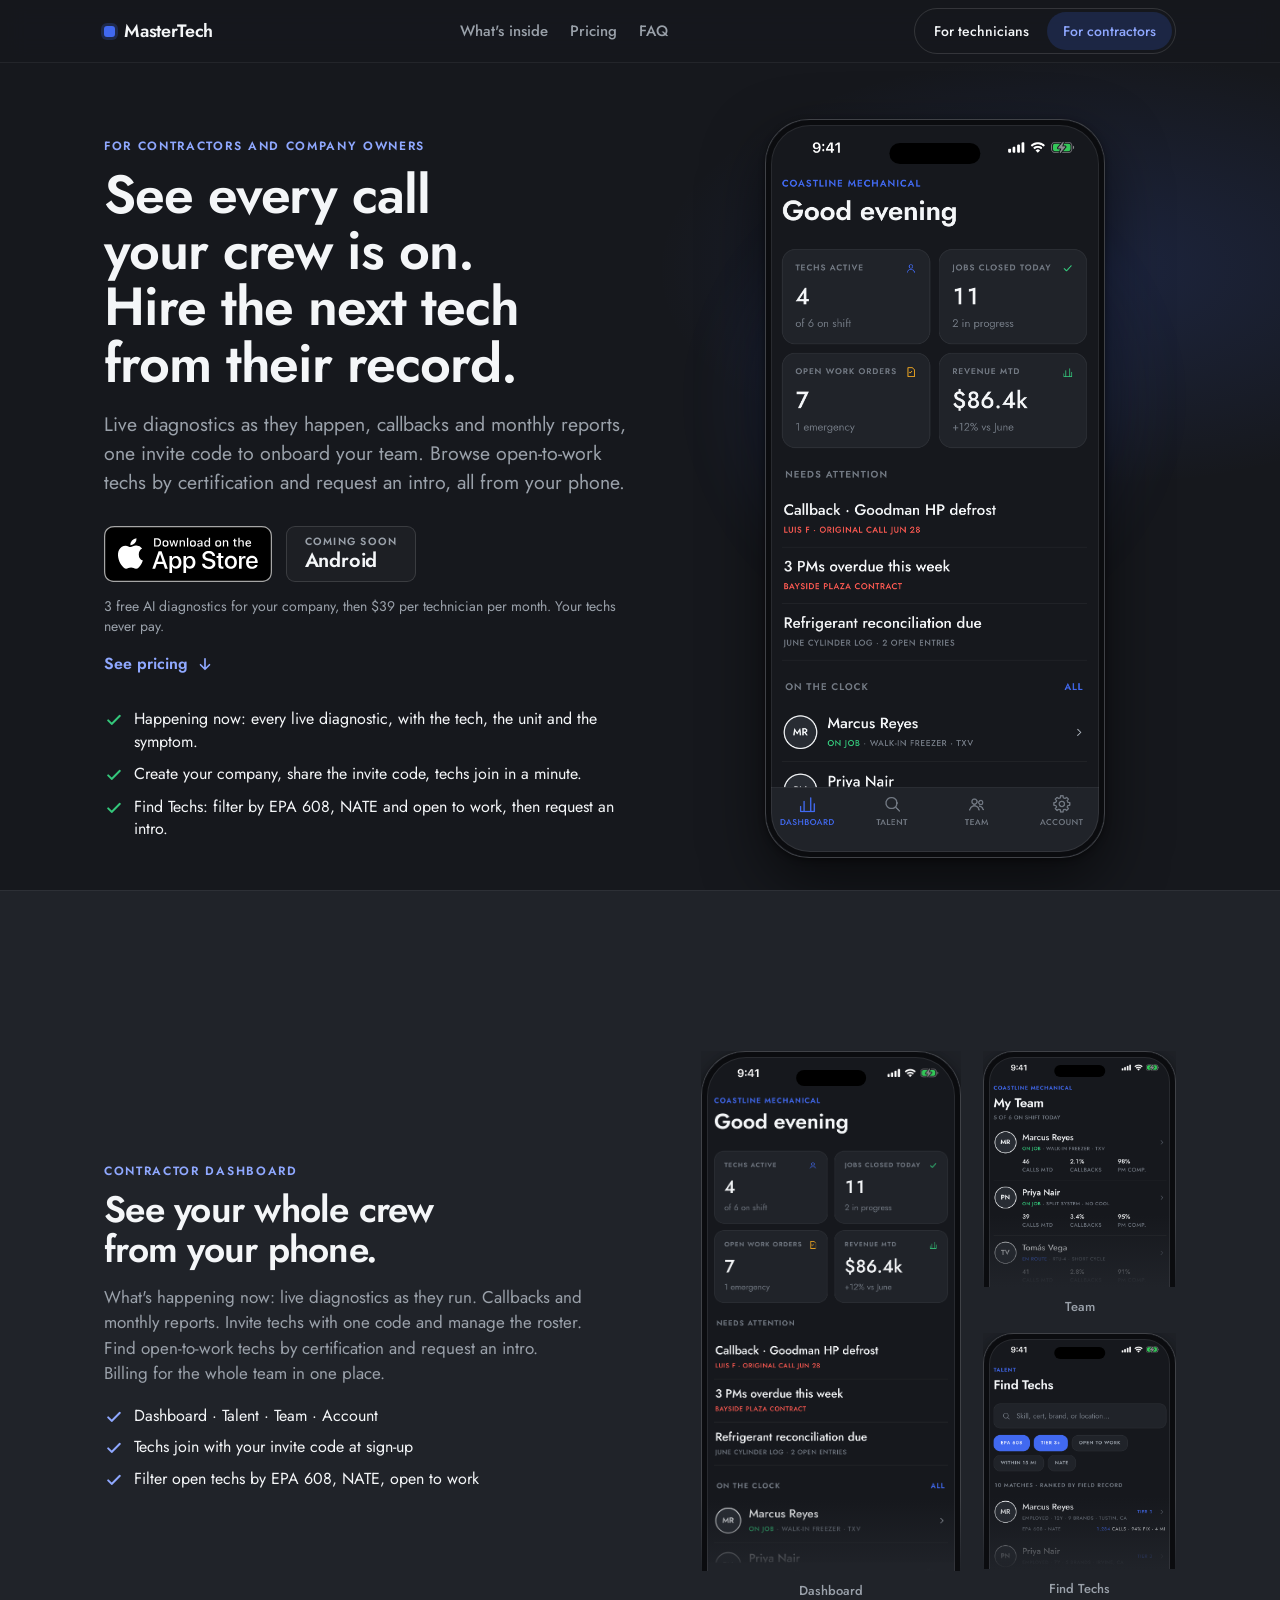
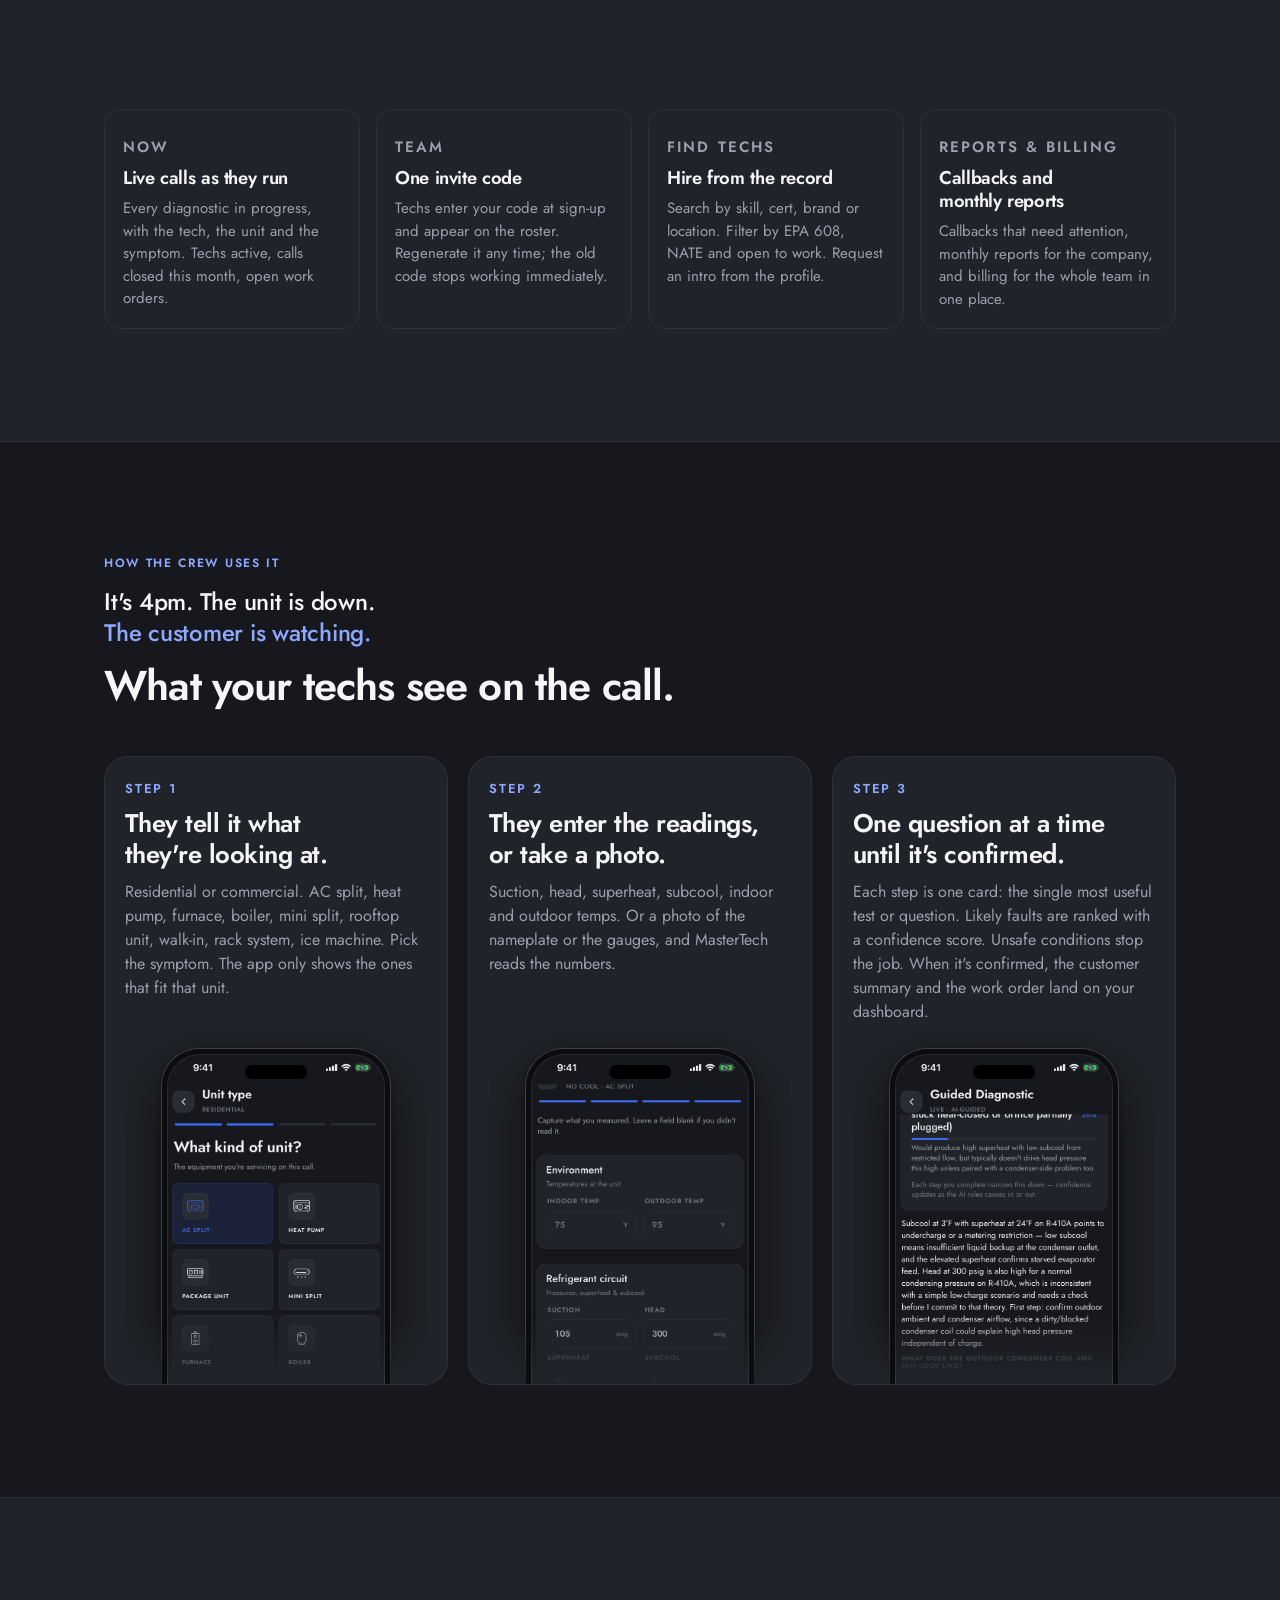
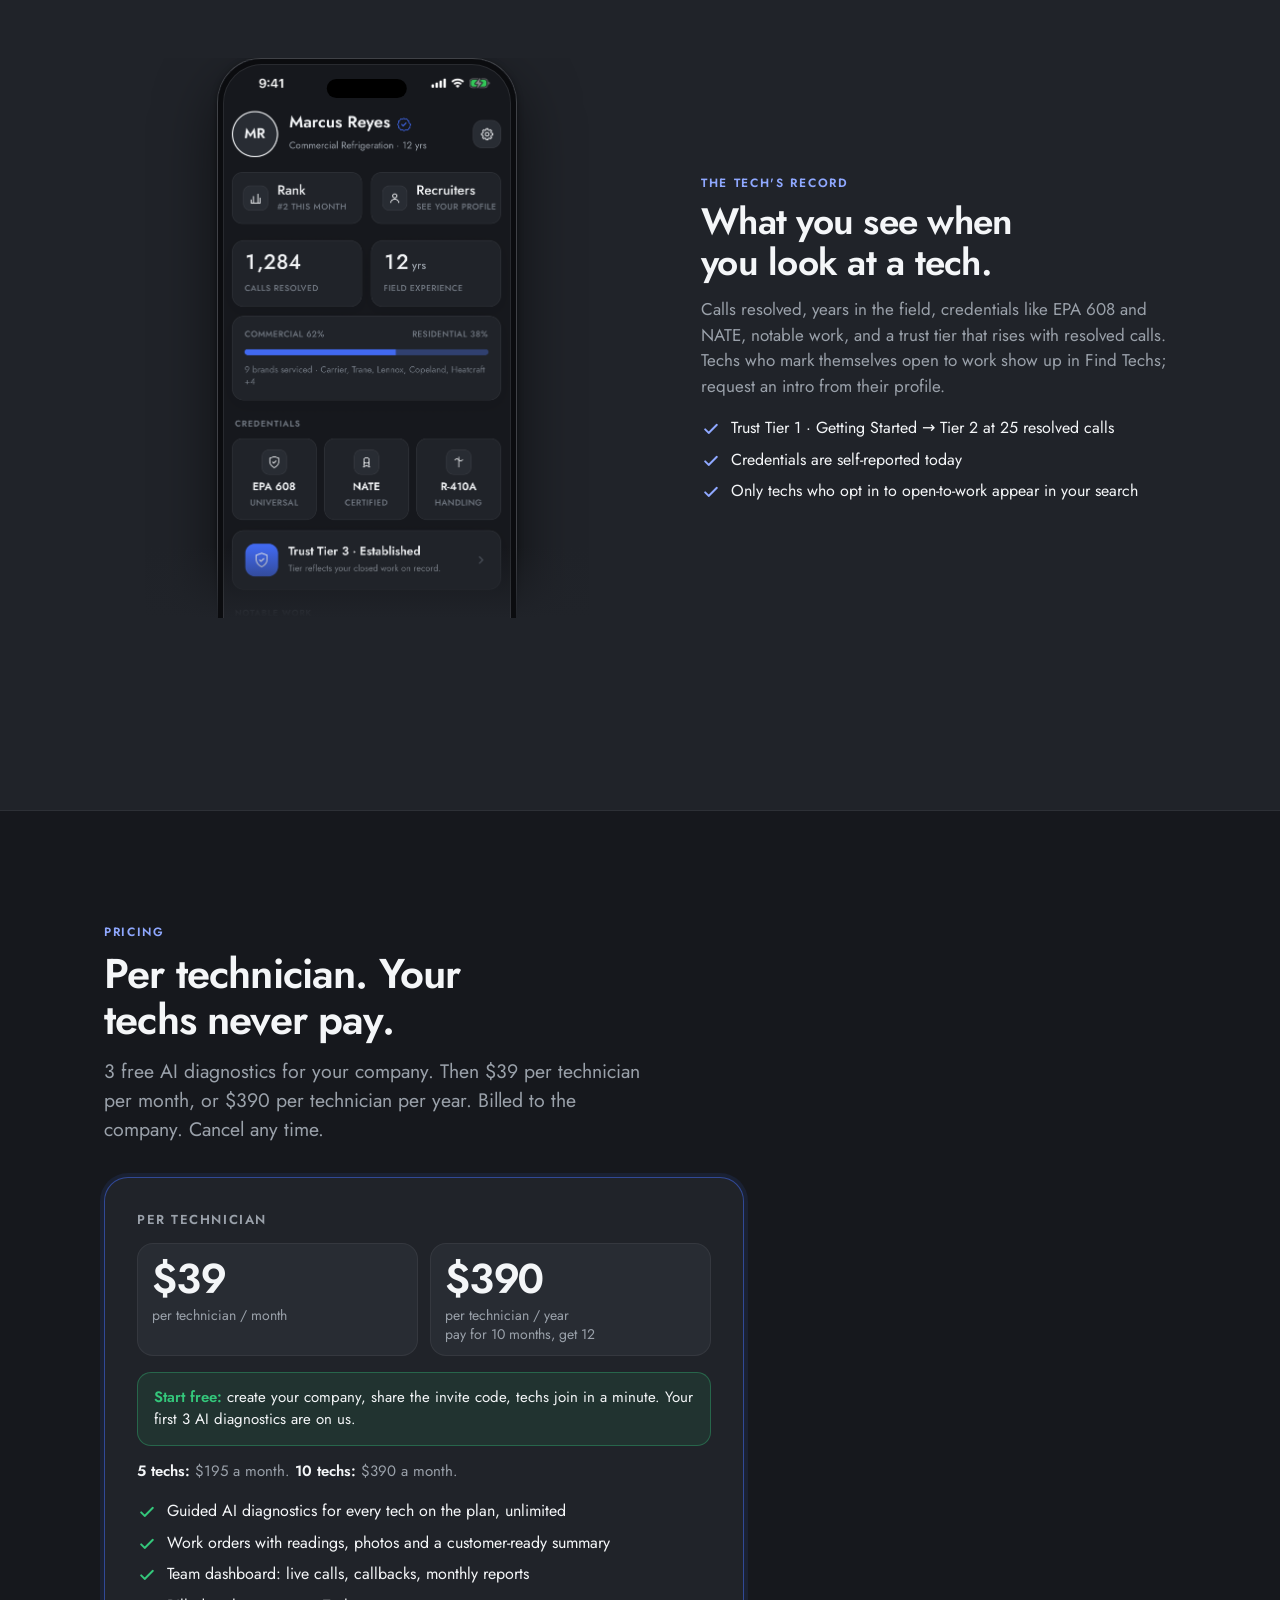
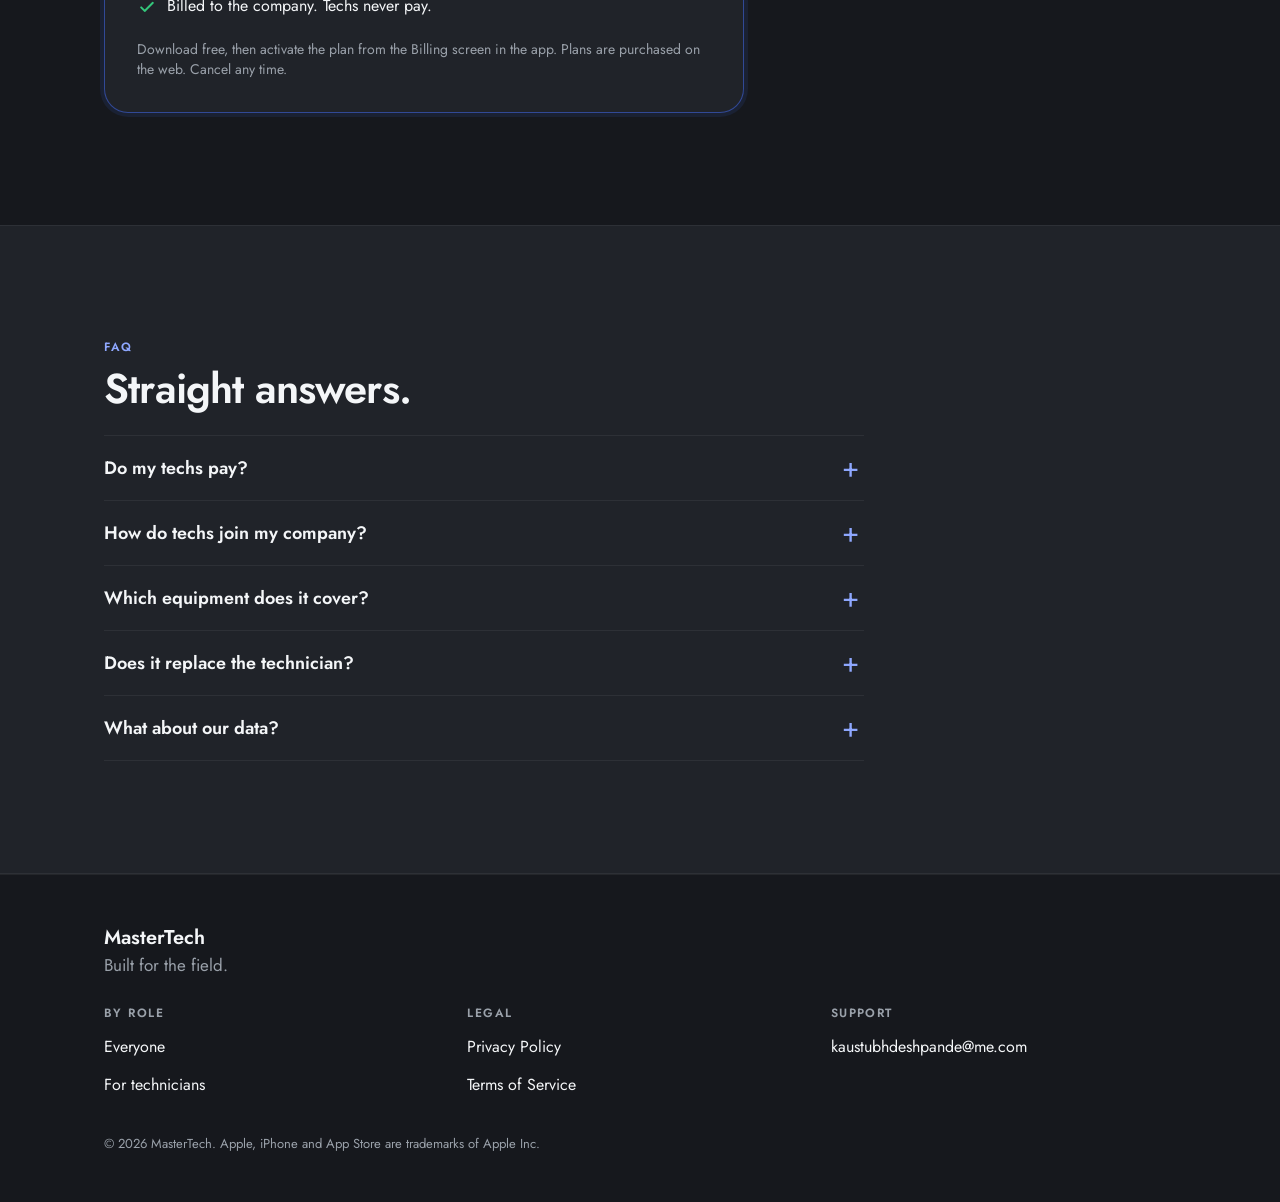
==== commit 5057d36d: "Site: one App Store button + Android coming soon, role links in the header, MasterTech wordmark, spa" ====
--- a/contractors/index.html
+++ b/contractors/index.html
@@ -3,7 +3,7 @@
 <head>
 <meta charset="utf-8">
 <meta name="viewport" content="width=device-width, initial-scale=1, viewport-fit=cover">
-<title>MasterTech.ai for contractors — See every call your crew is on</title>
+<title>MasterTech for contractors — See every call your crew is on</title>
 <meta name="description" content="Free iPhone app for HVAC contractors. Live diagnostics as they happen, callbacks and monthly reports, one invite code to onboard your team, and open-to-work techs you can browse by certification.">
 <link rel="canonical" href="https://kaus-projects.github.io/contractors/">
 <meta name="theme-color" content="#16181D">
@@ -12,16 +12,16 @@
 <link rel="icon" type="image/png" sizes="32x32" href="../assets/favicon-32.png">
 <link rel="apple-touch-icon" sizes="180x180" href="../assets/icon-180.png">
 <meta property="og:type" content="website">
-<meta property="og:site_name" content="MasterTech.ai">
+<meta property="og:site_name" content="MasterTech">
 <meta property="og:url" content="https://kaus-projects.github.io/contractors/">
-<meta property="og:title" content="MasterTech.ai for contractors — See every call your crew is on">
+<meta property="og:title" content="MasterTech for contractors — See every call your crew is on">
 <meta property="og:description" content="Live diagnostics as they happen, callbacks and monthly reports, one invite code to onboard your team. 3 free AI diagnostics, then $39 per technician per month. Your techs never pay.">
 <meta property="og:image" content="https://kaus-projects.github.io/assets/og.jpg">
 <meta property="og:image:width" content="1200">
 <meta property="og:image:height" content="630">
-<meta property="og:image:alt" content="MasterTech.ai: The app that helps HVAC techs figure out what's wrong. Two iPhone screens: an AI diagnosis and a contractor dashboard.">
+<meta property="og:image:alt" content="MasterTech: The app that helps HVAC techs figure out what's wrong. Two iPhone screens: an AI diagnosis and a contractor dashboard.">
 <meta name="twitter:card" content="summary_large_image">
-<meta name="twitter:title" content="MasterTech.ai for contractors — See every call your crew is on">
+<meta name="twitter:title" content="MasterTech for contractors — See every call your crew is on">
 <meta name="twitter:description" content="Live diagnostics as they happen, callbacks and monthly reports, one invite code to onboard your team. 3 free AI diagnostics, then $39 per technician per month. Your techs never pay.">
 <meta name="twitter:image" content="https://kaus-projects.github.io/assets/og.jpg">
 <link rel="preconnect" href="https://fonts.googleapis.com">
@@ -39,15 +39,16 @@
 
 <header class="top">
   <div class="wrap">
-    <a class="brand" href="../" aria-label="MasterTech.ai home"><span class="dot" aria-hidden="true"></span>MasterTech<b>.ai</b></a>
+    <a class="brand" href="../" aria-label="MasterTech home"><span class="dot" aria-hidden="true"></span>MasterTech</a>
     <nav class="nav" aria-label="Sections">
       <a href="#inside">What's inside</a>
       <a href="#pricing">Pricing</a>
       <a href="#faq">FAQ</a>
-      <a href="../techs/">For technicians</a>
     </nav>
-    <a class="badge sm" href="https://apps.apple.com/us/app/mastertech-ai/id6786938615"><img src="../assets/appstore-badge.svg" alt="Download on the App Store" width="144" height="48"></a>
-    <a class="role" href="../techs/">Fix systems?</a>
+    <nav class="roles" aria-label="By role">
+      <a href="../techs/"><span class="l">For technicians</span><span class="s">Techs</span></a>
+      <a href="./" aria-current="page"><span class="l">For contractors</span><span class="s">Contractors</span></a>
+    </nav>
   </div>
 </header>
 
@@ -58,12 +59,13 @@
     <div class="wrap hero-grid">
       <div class="hero-copy">
         <p class="eyebrow">For contractors and company owners</p>
-        <h1 id="hero-h1" class="h1">See every call your crew is on. Hire the next tech from their record.</h1>
+        <h1 id="hero-h1" class="h1 long">See every call your crew is on. Hire the next tech from their record.</h1>
         <p class="lede">Live diagnostics as they happen, callbacks and monthly reports, one invite code to onboard your team. Browse open-to-work techs by certification and request an intro, all from your phone.</p>
         <div class="ctas" id="hero-ctas">
           <a class="badge" href="https://apps.apple.com/us/app/mastertech-ai/id6786938615"><img src="../assets/appstore-badge.svg" alt="Download on the App Store" width="168" height="56"></a>
-          <a class="btn ghost" href="#pricing">See pricing</a>
+          <span class="soon"><b>Android</b><small>Coming soon</small></span>
           <p class="micro">3 free AI diagnostics for your company, then $39 per technician per month. Your techs never pay.</p>
+          <a class="arrow down" href="#pricing">See pricing<svg aria-hidden="true"><use href="#i-arr"/></svg></a>
         </div>
         <ul class="points">
           <li><svg aria-hidden="true"><use href="#i-check"/></svg><span>Happening now: every live diagnostic, with the tech, the unit and the symptom.</span></li>
@@ -217,10 +219,7 @@
             <li><svg aria-hidden="true"><use href="#i-check"/></svg><span>Team dashboard: live calls, callbacks, monthly reports</span></li>
             <li><svg aria-hidden="true"><use href="#i-check"/></svg><span>Billed to the company. Techs never pay.</span></li>
           </ul>
-          <div class="ctas">
-            <a class="badge md" href="https://apps.apple.com/us/app/mastertech-ai/id6786938615"><img src="../assets/appstore-badge.svg" alt="Download on the App Store" width="156" height="52"></a>
-            <p class="micro">Download free, then activate the plan from the Billing screen in the app. Plans are purchased on the web. Cancel any time.</p>
-          </div>
+          <p class="micro plan-note">Download free, then activate the plan from the Billing screen in the app. Plans are purchased on the web. Cancel any time.</p>
         </div>
       </div>
     </div>
@@ -258,30 +257,13 @@
     </div>
   </section>
 
-  <!-- FINAL CTA -->
-  <section class="sec final" aria-labelledby="final-h2">
-    <div class="wrap">
-      <p class="eyebrow">Free on the iPhone App Store</p>
-      <h2 id="final-h2" class="h2">Set up your company in minutes.</h2>
-      <p class="lede">Download free, create your company, share the invite code. Your first 3 AI diagnostics are on us.</p>
-      <div class="ctas">
-        <a class="badge" href="https://apps.apple.com/us/app/mastertech-ai/id6786938615"><img src="../assets/appstore-badge.svg" alt="Download on the App Store" width="168" height="56"></a>
-        <p class="micro">iPhone only for now. $39 per technician per month after the free diagnostics. Your techs never pay.</p>
-      </div>
-    </div>
-  </section>
-
 </main>
 
 <footer aria-label="Footer">
   <div class="wrap">
-    <p class="fbrand">MasterTech.ai</p>
+    <p class="fbrand">MasterTech</p>
     <p class="dim">Built for the field.</p>
     <div class="fgrid">
-      <div class="fcol">
-        <h4>Get the app</h4>
-        <a href="https://apps.apple.com/us/app/mastertech-ai/id6786938615">Download on the App Store</a>
-      </div>
       <div class="fcol">
         <h4>By role</h4>
         <a href="../">Everyone</a>
@@ -297,27 +279,10 @@
         <a href="mailto:kaustubhdeshpande@me.com">kaustubhdeshpande@me.com</a>
       </div>
     </div>
-    <p class="fmicro">© 2026 MasterTech.ai. Apple, iPhone and App Store are trademarks of Apple Inc.</p>
+    <p class="fmicro">© 2026 MasterTech. Apple, iPhone and App Store are trademarks of Apple Inc.</p>
   </div>
 </footer>
 
-<div class="bar" id="bar" aria-hidden="true">
-  <div class="t"><b>MasterTech.ai</b>Free on the App Store</div>
-  <a class="badge sm" href="https://apps.apple.com/us/app/mastertech-ai/id6786938615" tabindex="-1"><img src="../assets/appstore-badge.svg" alt="Download on the App Store" width="144" height="48"></a>
-</div>
-
-<script>
-(function(){
-  var bar=document.getElementById('bar'),ctas=document.getElementById('hero-ctas');
-  if(bar&&ctas&&'IntersectionObserver'in window){
-    new IntersectionObserver(function(e){
-      var r=e[0];var show=!r.isIntersecting&&r.boundingClientRect.top<0;
-      bar.classList.toggle('show',show);
-      bar.setAttribute('aria-hidden',show?'false':'true');
-      bar.querySelector('a').tabIndex=show?0:-1;
-    },{threshold:0}).observe(ctas);
-  }
-})();
-</script>
+
 </body>
 </html>
--- a/assets/site.css
+++ b/assets/site.css
@@ -1,4 +1,4 @@
-/* MasterTech.ai marketing site — shared stylesheet. Static, no build step. */
+/* MasterTech marketing site — shared stylesheet. Static, no build step. */
 :root{
   --bg:#16181D;--panel:#202329;--panel2:#282C33;
   --line:rgba(255,255,255,.06);--line2:rgba(255,255,255,.13);
@@ -49,11 +49,16 @@
 .badge.md img{height:52px}
 .badge.sm img{height:48px}
 .badge:hover{opacity:.92}
+.soon{display:inline-flex;flex-direction:column-reverse;justify-content:center;height:56px;padding:0 18px;border:1px solid var(--line2);border-radius:9px;background:rgba(255,255,255,.03);line-height:1.05;white-space:nowrap;cursor:default;flex:none}
+.soon small{font-size:10.5px;font-weight:600;letter-spacing:.12em;text-transform:uppercase;color:var(--dim)}
+.soon b{font-size:20px;font-weight:600;letter-spacing:-.01em;color:var(--text);margin-top:3px}
 .ctas{display:flex;flex-wrap:wrap;align-items:center;gap:12px 14px;margin-top:28px}
 .ctas .micro{flex-basis:100%;margin-top:2px}
 .arrow{display:inline-flex;align-items:center;gap:8px;font-weight:600;text-decoration:none;color:var(--ink);min-height:44px}
 .arrow:hover{text-decoration:underline;text-underline-offset:3px}
 .arrow svg{width:18px;height:18px;flex:none}
+.arrow.down svg{transform:rotate(90deg)}
+.hero .ctas .arrow{margin-top:-6px;font-size:16px}
 
 /* ---------- header ---------- */
 .top{position:sticky;top:0;z-index:50;background:rgba(22,24,29,.84);-webkit-backdrop-filter:saturate(140%) blur(12px);backdrop-filter:saturate(140%) blur(12px);border-bottom:1px solid var(--line)}
@@ -64,10 +69,12 @@
 .nav{display:none;gap:22px}
 .nav a{color:var(--dim);text-decoration:none;font-weight:500;font-size:15px;padding:10px 0}
 .nav a:hover,.nav a[aria-current]{color:var(--text)}
-.top .badge{display:none}
-.top .role{display:inline-flex;align-items:center;min-height:40px;padding:0 14px;border:1px solid var(--line2);border-radius:999px;font-size:14px;font-weight:500;text-decoration:none;color:var(--text);white-space:nowrap}
-.top .role:hover{border-color:rgba(255,255,255,.3)}
-@media(min-width:720px){.top .badge{display:inline-block}.top .role{display:none}}
+.roles{display:flex;align-items:center;gap:2px;padding:3px;border:1px solid var(--line2);border-radius:999px;flex:none}
+.roles a{display:inline-flex;align-items:center;min-height:38px;padding:0 13px;border-radius:999px;font-size:14px;font-weight:500;line-height:1;color:var(--text);text-decoration:none;white-space:nowrap;transition:background .15s,color .15s}
+.roles a:hover{background:var(--panel2)}
+.roles a[aria-current]{background:rgba(65,105,240,.18);color:var(--ink)}
+.roles .l{display:none}
+@media(min-width:720px){.roles .s{display:none}.roles .l{display:inline}.roles a{padding:0 16px}}
 @media(min-width:900px){.nav{display:flex}}
 
 /* ---------- phone frame (grafted from draft A) ---------- */
@@ -95,14 +102,16 @@
 .hero-phone{width:min(100%,320px);position:relative}
 .hero-phone .poster{display:none}
 @media(min-width:900px){
-  .hero{padding:72px 0 24px}
+  .hero{padding:56px 0 32px}
   .hero-grid{grid-template-columns:minmax(0,1.05fr) minmax(0,.95fr);align-items:center;gap:56px}
-  .hero-phone{width:min(100%,360px)}
-  .hero .ctas{order:1}
+  /* phone never taller than the first screen, so the App Store button stays above the fold */
+  .hero-phone{width:min(100%,clamp(240px,calc((100vh - 150px) * .46),340px))}
+  .hero .h1.long{font-size:clamp(2.2rem,4.4vw,3.35rem);max-width:19ch}
 }
 
 /* ---------- doors (kept from draft C) ---------- */
-.doors{display:grid;gap:16px;margin-top:40px}
+.doors-sec{padding:40px 0 64px}
+.doors{display:grid;gap:16px}
 .door{position:relative;display:flex;flex-direction:column;background:var(--panel);border:1px solid var(--line);border-radius:26px;padding:24px 22px 0;overflow:hidden}
 .door::before{content:"";position:absolute;left:0;right:0;top:0;height:3px;background:var(--accent)}
 .door.crew::before{background:var(--ok)}
@@ -115,10 +124,13 @@
 .points li{display:flex;gap:10px;align-items:flex-start;font-size:16px;line-height:1.4}
 .points svg{flex:none;width:20px;height:20px;margin-top:2px;color:var(--ok)}
 .door .ctas{margin-top:22px}
+.door .ctas .micro{margin-top:0}
+.door .ctas .arrow{margin-top:-4px}
 .door .peek{margin-top:24px;height:250px}
 .door .peek .phone{width:min(100%,220px)}
 @media(min-width:900px){
-  .doors{grid-template-columns:1fr 1fr;gap:22px;margin-top:56px}
+  .doors-sec{padding:56px 0 112px}
+  .doors{grid-template-columns:1fr 1fr;gap:22px}
   .door{padding:28px 28px 0}
   .door .ctas{margin-top:auto;padding-top:24px}
   .door .peek{height:290px;margin-top:28px}
@@ -218,6 +230,7 @@
 .plan .bul svg{color:var(--ok)}
 .plan .ctas{margin-top:22px}
 .plan .micro{margin-top:14px}
+.plan .plan-note{margin-top:22px}
 .seats{margin-top:14px;font-size:15px;color:var(--dim)}
 .seats b{color:var(--text);font-weight:600}
 @media(min-width:800px){.plan{padding:32px}}
@@ -244,17 +257,8 @@
 @media(min-width:720px){.minis{grid-template-columns:1fr 1fr}}
 @media(min-width:900px){.minis{grid-template-columns:repeat(4,1fr);gap:16px}}
 
-/* final CTA */
-.final{position:relative;overflow:hidden;text-align:center}
-.final::before{content:"";position:absolute;left:50%;top:-40%;width:120%;max-width:900px;height:120%;transform:translateX(-50%);background:radial-gradient(closest-side,rgba(65,105,240,.18),transparent 75%);pointer-events:none}
-.final .wrap{position:relative;display:flex;flex-direction:column;align-items:center}
-.final .h2{margin-top:12px;max-width:18ch}
-.final .lede{margin-top:14px;text-align:center}
-.final .ctas{justify-content:center}
-.final .ctas .micro{text-align:center}
-
 /* footer */
-footer{border-top:1px solid var(--line);padding:44px 0 calc(110px + env(safe-area-inset-bottom))}
+footer{border-top:1px solid var(--line);padding:48px 0 calc(40px + env(safe-area-inset-bottom))}
 .fbrand{font-weight:600;font-size:20px}
 .fgrid{display:grid;grid-template-columns:1fr 1fr;gap:26px 18px;margin-top:28px}
 .fcol h4{margin:0 0 8px;font-size:12px;letter-spacing:.12em;text-transform:uppercase;color:var(--dim);font-weight:600}
@@ -262,15 +266,8 @@
 .fcol a:hover{color:var(--ink)}
 .fcol.support{grid-column:1/-1}
 .fmicro{margin-top:30px;font-size:13px;color:var(--dim);max-width:60ch}
-@media(min-width:800px){.fgrid{grid-template-columns:repeat(4,1fr)}.fcol.support{grid-column:auto}}
+@media(min-width:800px){.fgrid{grid-template-columns:repeat(3,1fr)}.fcol.support{grid-column:auto}}
 @media(min-width:900px){footer{padding-bottom:48px}}
-
-/* sticky App Store bar (phones only; grafted from draft A) */
-.bar{position:fixed;left:0;right:0;bottom:0;z-index:60;background:rgba(32,35,41,.94);-webkit-backdrop-filter:blur(14px);backdrop-filter:blur(14px);border-top:1px solid var(--line2);padding:10px var(--gutter) calc(10px + env(safe-area-inset-bottom));display:flex;align-items:center;justify-content:space-between;gap:12px;transform:translateY(110%);visibility:hidden;transition:transform .25s ease,visibility .25s}
-.bar.show{transform:none;visibility:visible}
-.bar .t{font-size:13px;color:var(--dim);line-height:1.25;min-width:0}
-.bar .t b{display:block;color:var(--text);font-weight:600;font-size:15px;white-space:nowrap;overflow:hidden;text-overflow:ellipsis}
-@media(min-width:900px){.bar{display:none}}
 
 @media(prefers-reduced-motion:reduce){
   html{scroll-behavior:auto}
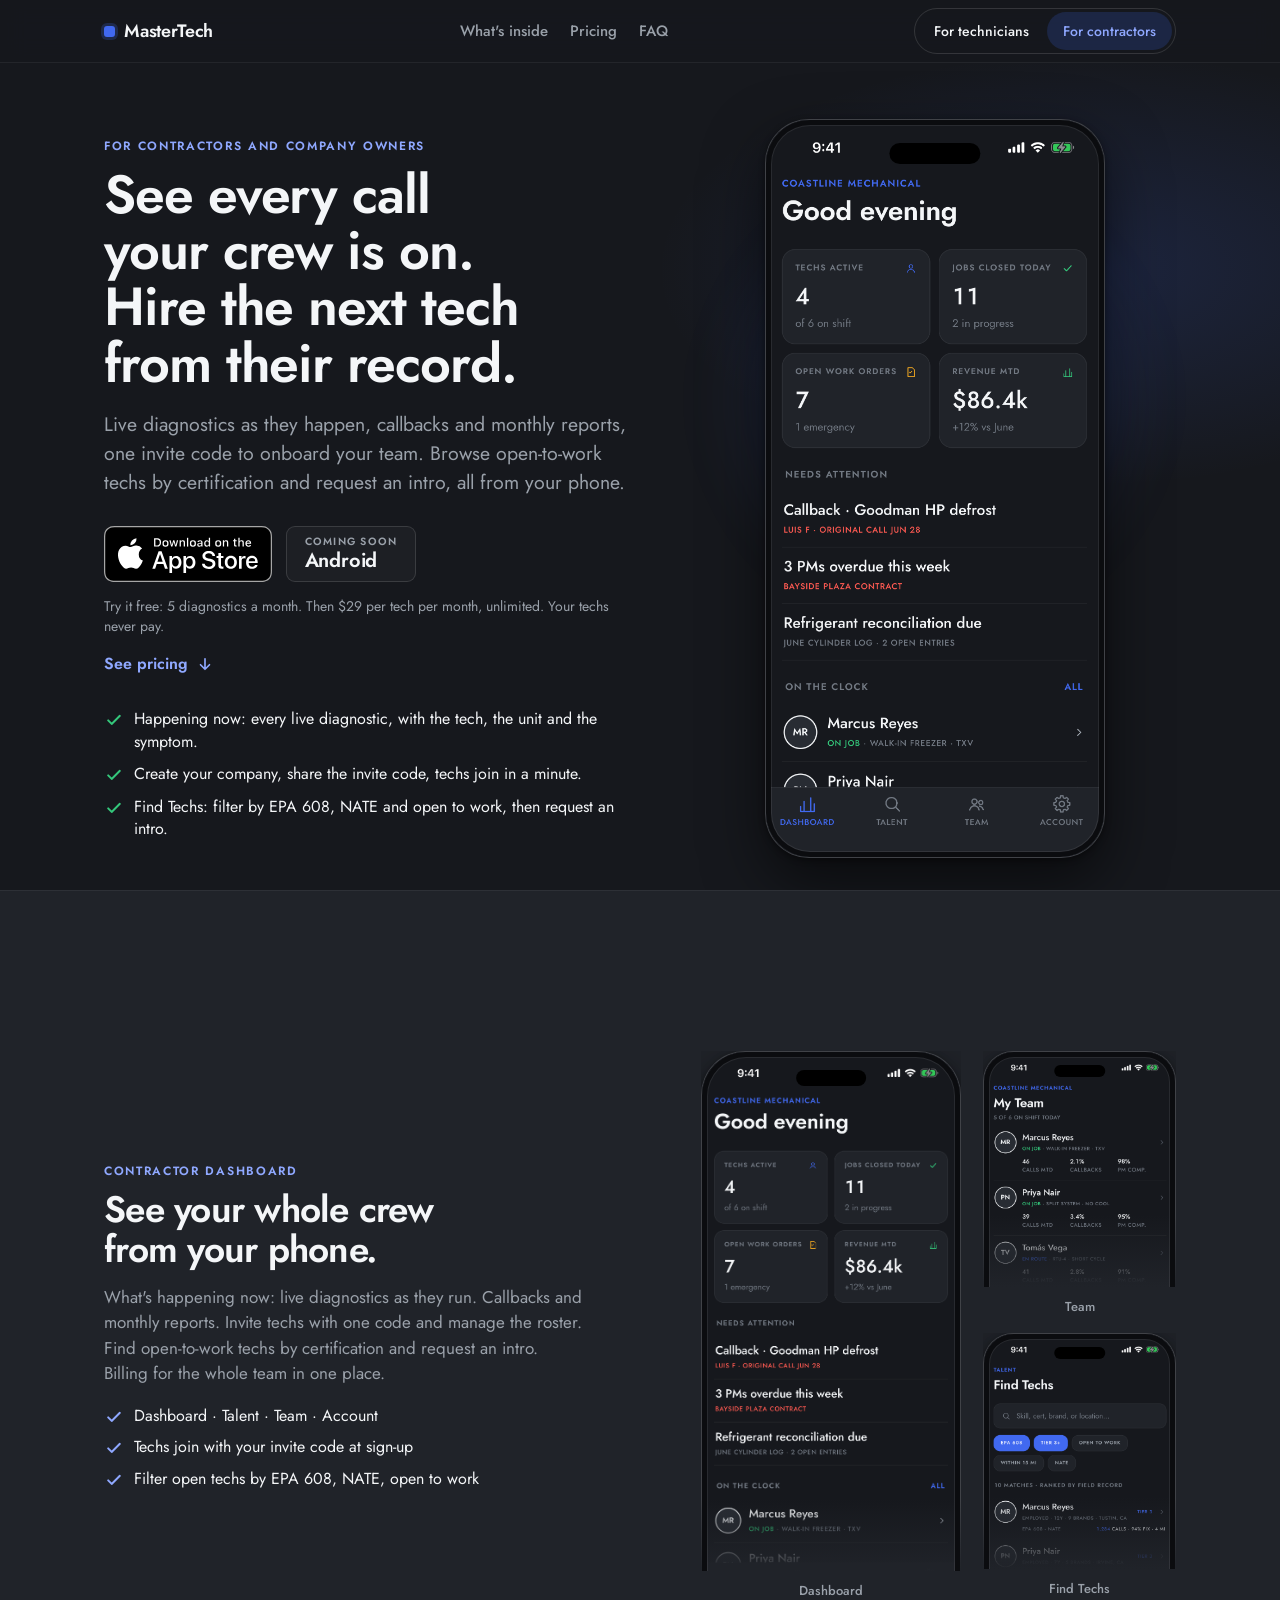
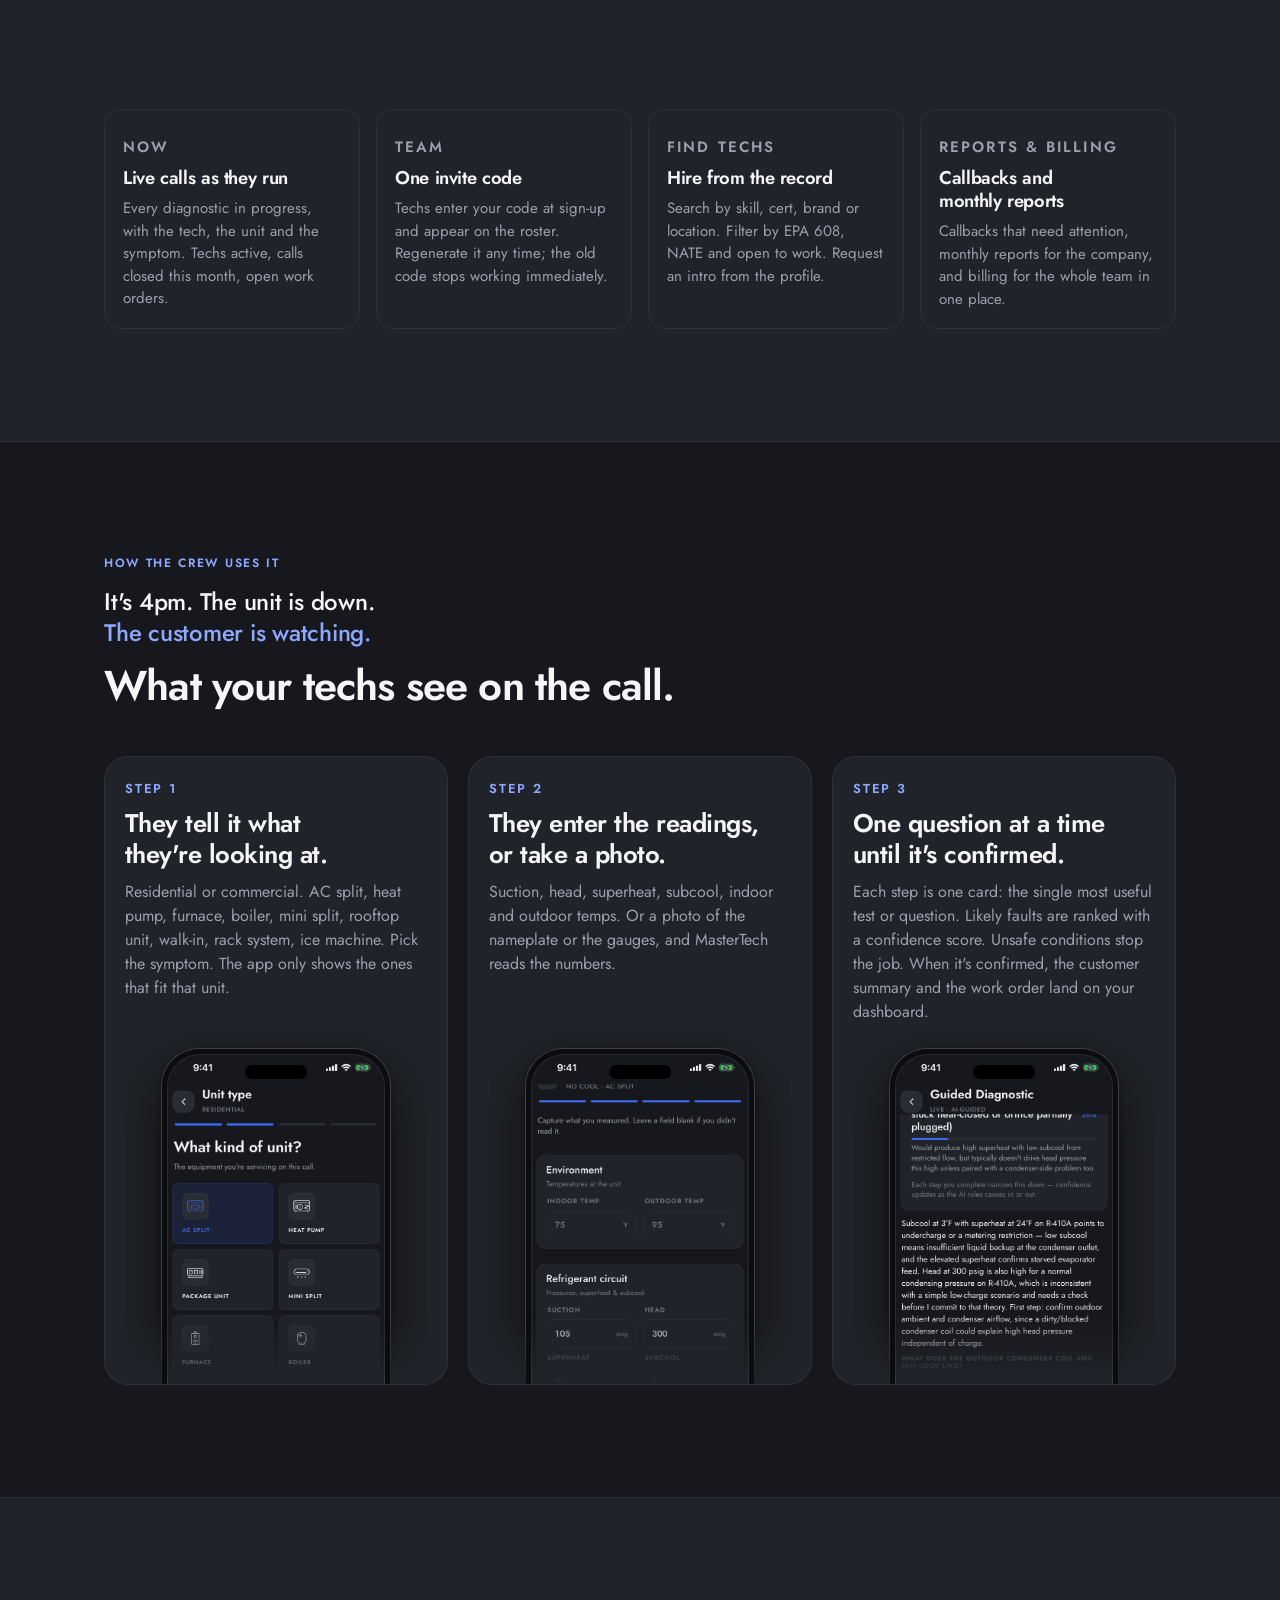
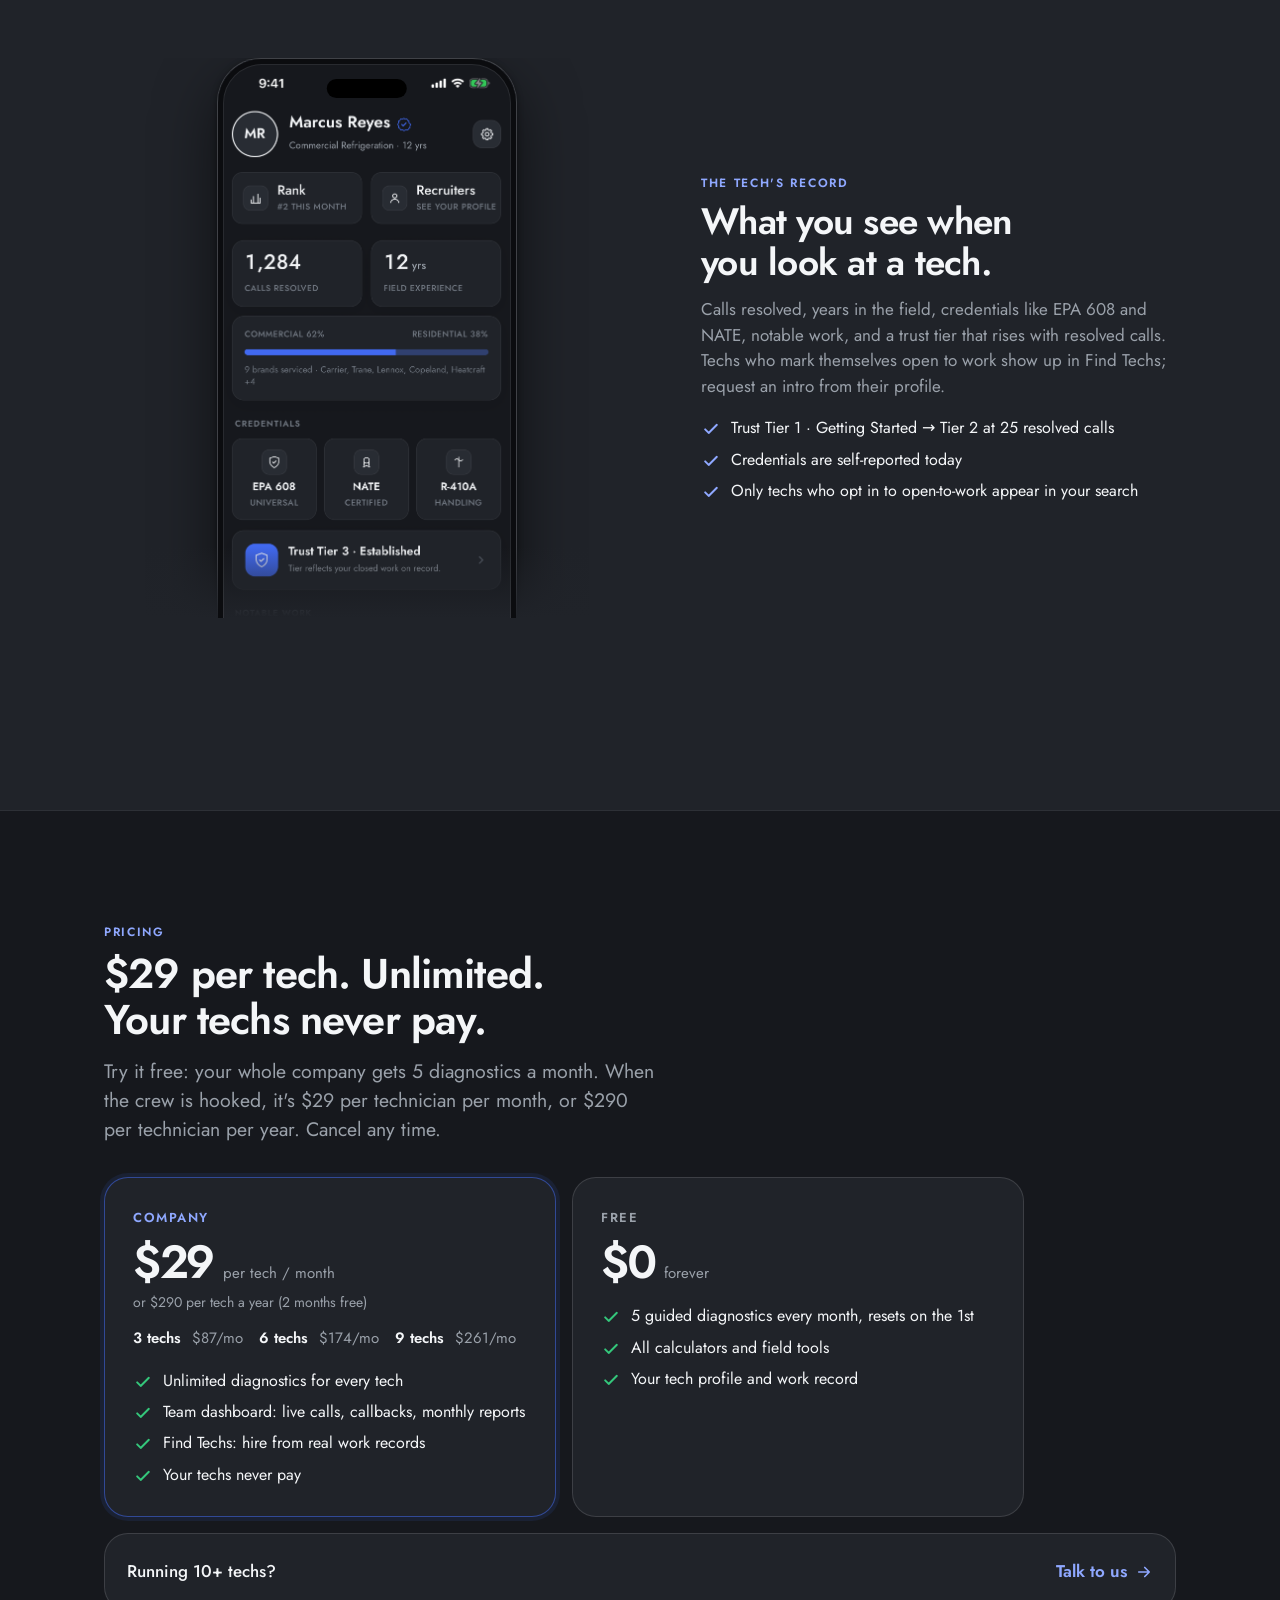
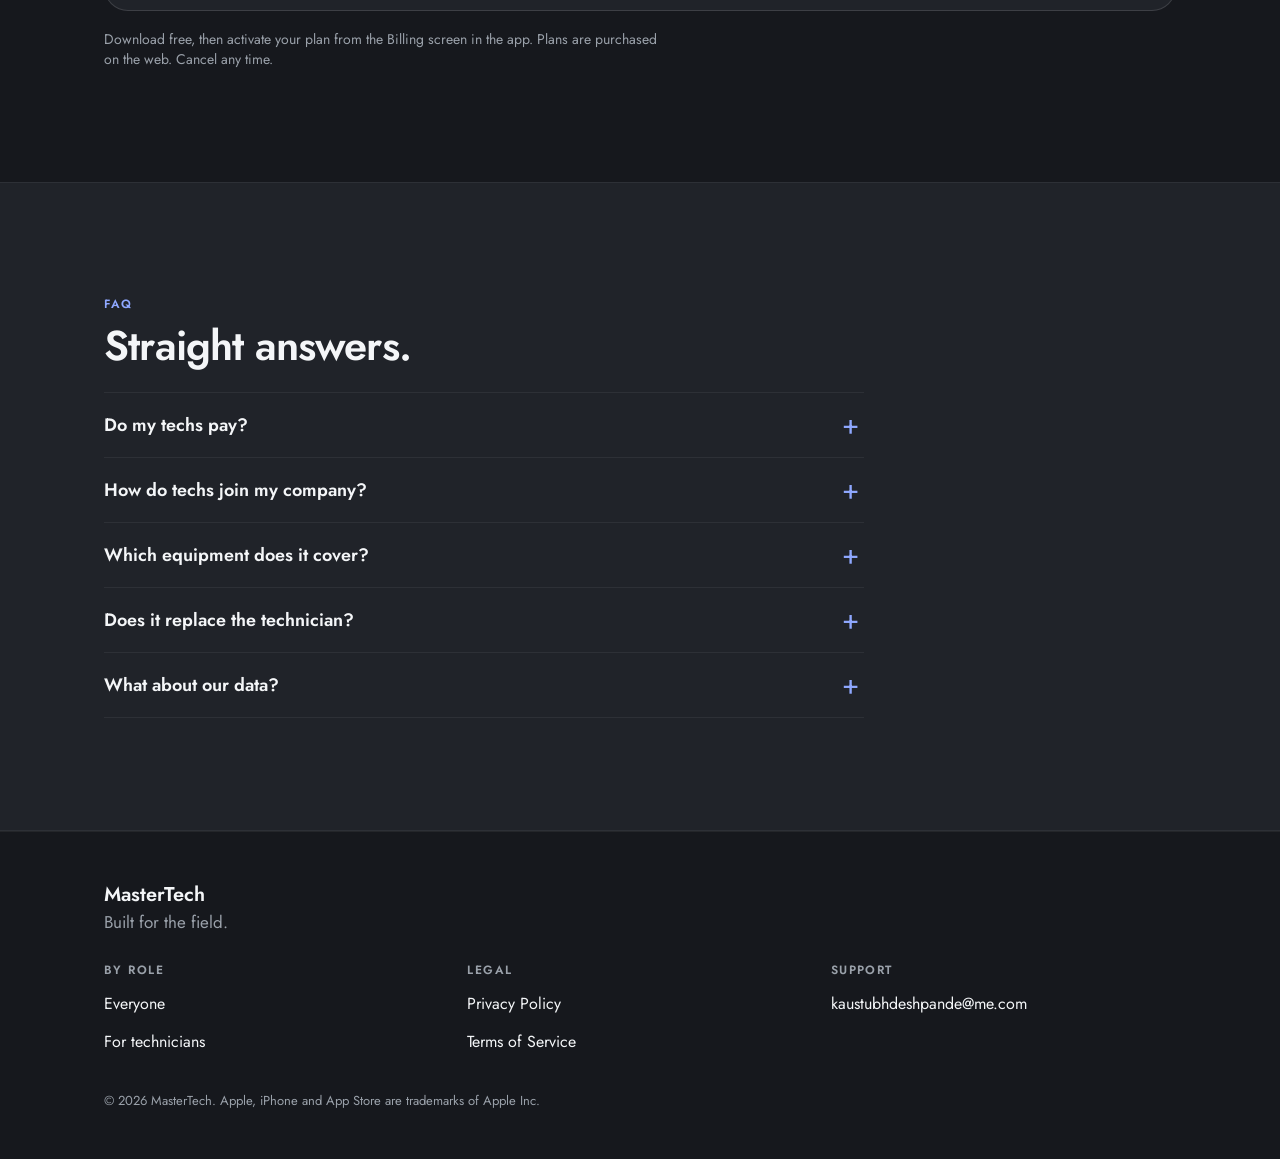
==== commit 1d78d4f0: "Pricing v2: Free 5/mo, Individual $9.99, Company $29/tech, 10+ techs talk to us Co-Authored-By: Clau" ====
--- a/contractors/index.html
+++ b/contractors/index.html
@@ -15,19 +15,19 @@
 <meta property="og:site_name" content="MasterTech">
 <meta property="og:url" content="https://kaus-projects.github.io/contractors/">
 <meta property="og:title" content="MasterTech for contractors — See every call your crew is on">
-<meta property="og:description" content="Live diagnostics as they happen, callbacks and monthly reports, one invite code to onboard your team. 3 free AI diagnostics, then $39 per technician per month. Your techs never pay.">
+<meta property="og:description" content="Live diagnostics as they happen, callbacks and monthly reports, one invite code to onboard your team. 5 free diagnostics a month, then $29 per technician per month, unlimited. Your techs never pay.">
 <meta property="og:image" content="https://kaus-projects.github.io/assets/og.jpg">
 <meta property="og:image:width" content="1200">
 <meta property="og:image:height" content="630">
 <meta property="og:image:alt" content="MasterTech: The app that helps HVAC techs figure out what's wrong. Two iPhone screens: an AI diagnosis and a contractor dashboard.">
 <meta name="twitter:card" content="summary_large_image">
 <meta name="twitter:title" content="MasterTech for contractors — See every call your crew is on">
-<meta name="twitter:description" content="Live diagnostics as they happen, callbacks and monthly reports, one invite code to onboard your team. 3 free AI diagnostics, then $39 per technician per month. Your techs never pay.">
+<meta name="twitter:description" content="Live diagnostics as they happen, callbacks and monthly reports, one invite code to onboard your team. 5 free diagnostics a month, then $29 per technician per month, unlimited. Your techs never pay.">
 <meta name="twitter:image" content="https://kaus-projects.github.io/assets/og.jpg">
 <link rel="preconnect" href="https://fonts.googleapis.com">
 <link rel="preconnect" href="https://fonts.gstatic.com" crossorigin>
 <link rel="stylesheet" href="https://fonts.googleapis.com/css2?family=Jost:wght@400;500;600&display=swap">
-<link rel="stylesheet" href="../assets/site.css">
+<link rel="stylesheet" href="../assets/site.css?vfb01f65">
 </head>
 <body>
 <a class="skip" href="#main">Skip to content</a>
@@ -64,7 +64,7 @@
         <div class="ctas" id="hero-ctas">
           <a class="badge" href="https://apps.apple.com/us/app/mastertech-ai/id6786938615"><img src="../assets/appstore-badge.svg" alt="Download on the App Store" width="168" height="56"></a>
           <span class="soon"><b>Android</b><small>Coming soon</small></span>
-          <p class="micro">3 free AI diagnostics for your company, then $39 per technician per month. Your techs never pay.</p>
+          <p class="micro">Try it free: 5 diagnostics a month. Then $29 per tech per month, unlimited. Your techs never pay.</p>
           <a class="arrow down" href="#pricing">See pricing<svg aria-hidden="true"><use href="#i-arr"/></svg></a>
         </div>
         <ul class="points">
@@ -201,27 +201,37 @@
     <div class="wrap">
       <div class="sec-head">
         <p class="eyebrow">Pricing</p>
-        <h2 id="pricing-h2" class="h2">Per technician. Your techs never pay.</h2>
-        <p class="lede">3 free AI diagnostics for your company. Then $39 per technician per month, or $390 per technician per year. Billed to the company. Cancel any time.</p>
-      </div>
-      <div class="plans">
+        <h2 id="pricing-h2" class="h2">$29 per tech. Unlimited. Your techs never pay.</h2>
+        <p class="lede">Try it free: your whole company gets 5 diagnostics a month. When the crew is hooked, it's $29 per technician per month, or $290 per technician per year. Cancel any time.</p>
+      </div>
+      <div class="plans two">
+        <div class="plan accent">
+          <p class="name">Company</p>
+          <p class="amount"><b>$29</b><span>per tech / month</span></p>
+          <p class="alt">or $290 per tech a year (2 months free)</p>
+          <p class="seats"><span><b>3 techs</b> $87/mo</span><span><b>6 techs</b> $174/mo</span><span><b>9 techs</b> $261/mo</span></p>
+          <ul class="bul">
+            <li><svg aria-hidden="true"><use href="#i-check"/></svg><span>Unlimited diagnostics for every tech</span></li>
+            <li><svg aria-hidden="true"><use href="#i-check"/></svg><span>Team dashboard: live calls, callbacks, monthly reports</span></li>
+            <li><svg aria-hidden="true"><use href="#i-check"/></svg><span>Find Techs: hire from real work records</span></li>
+            <li><svg aria-hidden="true"><use href="#i-check"/></svg><span>Your techs never pay</span></li>
+          </ul>
+        </div>
         <div class="plan">
-          <p class="name">Per technician</p>
-          <div class="prices">
-            <div class="price"><b>$39</b><span>per technician / month</span></div>
-            <div class="price"><b>$390</b><span>per technician / year<br>pay for 10 months, get 12</span></div>
-          </div>
-          <p class="free"><b>Start free:</b> create your company, share the invite code, techs join in a minute. Your first 3 AI diagnostics are on us.</p>
-          <p class="seats"><b>5 techs:</b> $195 a month. <b>10 techs:</b> $390 a month.</p>
+          <p class="name">Free</p>
+          <p class="amount"><b>$0</b><span>forever</span></p>
           <ul class="bul">
-            <li><svg aria-hidden="true"><use href="#i-check"/></svg><span>Guided AI diagnostics for every tech on the plan, unlimited</span></li>
-            <li><svg aria-hidden="true"><use href="#i-check"/></svg><span>Work orders with readings, photos and a customer-ready summary</span></li>
-            <li><svg aria-hidden="true"><use href="#i-check"/></svg><span>Team dashboard: live calls, callbacks, monthly reports</span></li>
-            <li><svg aria-hidden="true"><use href="#i-check"/></svg><span>Billed to the company. Techs never pay.</span></li>
+            <li><svg aria-hidden="true"><use href="#i-check"/></svg><span>5 guided diagnostics every month, resets on the 1st</span></li>
+            <li><svg aria-hidden="true"><use href="#i-check"/></svg><span>All calculators and field tools</span></li>
+            <li><svg aria-hidden="true"><use href="#i-check"/></svg><span>Your tech profile and work record</span></li>
           </ul>
-          <p class="micro plan-note">Download free, then activate the plan from the Billing screen in the app. Plans are purchased on the web. Cancel any time.</p>
-        </div>
-      </div>
+        </div>
+      </div>
+      <div class="talk">
+        <p>Running 10+ techs?</p>
+        <a class="arrow" href="mailto:kaustubhdeshpande@me.com?subject=MasterTech%20company%20pricing">Talk to us<svg aria-hidden="true"><use href="#i-arr"/></svg></a>
+      </div>
+      <p class="micro plan-note">Download free, then activate your plan from the Billing screen in the app. Plans are purchased on the web. Cancel any time.</p>
     </div>
   </section>
 
@@ -235,7 +245,7 @@
       <div class="faq">
         <details>
           <summary>Do my techs pay?</summary>
-          <p class="a">No. Plans are billed to the company, per technician. Techs on your plan never pay. An independent tech without a company is a company of one and pays for their own seat.</p>
+          <p class="a">No. Plans are billed to the company, per technician. Techs on your plan never pay. An independent tech without a company gets 5 free diagnostics a month, or 60 a month on the $9.99 Individual plan.</p>
         </details>
         <details>
           <summary>How do techs join my company?</summary>
--- a/assets/site.css
+++ b/assets/site.css
@@ -216,24 +216,30 @@
 .chip small{font-size:13px;color:var(--dim);font-weight:400}
 .tools .micro{margin-top:18px;max-width:64ch}
 
-/* pricing (one plain card) */
-.plans{display:grid;gap:16px;margin-top:32px;max-width:640px}
-.plan{background:var(--panel);border:1px solid rgba(65,105,240,.55);box-shadow:0 0 0 4px rgba(65,105,240,.1);border-radius:var(--r);padding:26px 22px}
+/* pricing: Free / Individual / Company cards + "talk to us" strip */
+.plans{display:grid;gap:16px;margin-top:32px}
+@media(min-width:720px){.plans.two{grid-template-columns:repeat(2,minmax(0,1fr));max-width:920px}}
+@media(min-width:960px){.plans.three{grid-template-columns:repeat(3,minmax(0,1fr))}}
+.plan{display:flex;flex-direction:column;background:var(--panel);border:1px solid var(--line2);border-radius:var(--r);padding:26px 22px}
+.plan.accent{border-color:rgba(65,105,240,.55);box-shadow:0 0 0 4px rgba(65,105,240,.1)}
 .plan .name{font-weight:600;font-size:13px;color:var(--dim);letter-spacing:.12em;text-transform:uppercase}
-.prices{display:grid;grid-template-columns:1fr 1fr;gap:12px;margin-top:14px}
-.price{background:var(--panel2);border:1px solid var(--line);border-radius:16px;padding:14px 14px 12px}
-.price b{display:block;font-size:clamp(1.9rem,7vw,2.6rem);font-weight:600;letter-spacing:-.03em;line-height:1;font-variant-numeric:tabular-nums}
-.price span{display:block;color:var(--dim);font-size:14px;margin-top:6px;line-height:1.35}
-.plan .free{margin-top:16px;padding:14px 16px;border-radius:14px;background:rgba(52,199,123,.1);border:1px solid rgba(52,199,123,.35);font-size:15px;line-height:1.45}
-.plan .free b{color:var(--ok);font-weight:600}
-.plan .bul{margin-top:18px}
+.plan.accent .name{color:var(--ink)}
+.plan .amount{display:flex;align-items:baseline;flex-wrap:wrap;gap:4px 10px;margin-top:12px}
+.plan .amount b{font-size:clamp(2.3rem,7vw,2.9rem);font-weight:600;letter-spacing:-.03em;line-height:1;font-variant-numeric:tabular-nums}
+.plan .amount span{color:var(--dim);font-size:15px}
+.plan .alt{margin-top:8px;color:var(--dim);font-size:14px;line-height:1.4}
+.plan .bul{margin-top:20px}
 .plan .bul svg{color:var(--ok)}
-.plan .ctas{margin-top:22px}
-.plan .micro{margin-top:14px}
-.plan .plan-note{margin-top:22px}
-.seats{margin-top:14px;font-size:15px;color:var(--dim)}
+.seats{margin-top:14px;font-size:15px;color:var(--dim);line-height:1.5;display:flex;flex-wrap:wrap;gap:4px 16px}
+.seats span{white-space:nowrap}
+.seats b{margin-right:6px}
 .seats b{color:var(--text);font-weight:600}
-@media(min-width:800px){.plan{padding:32px}}
+.talk{margin-top:16px;display:flex;flex-wrap:wrap;align-items:center;justify-content:space-between;gap:6px 18px;background:var(--panel);border:1px solid var(--line2);border-radius:var(--r);padding:16px 22px}
+.band .talk{background:var(--panel2)}
+.talk p{font-weight:500;font-size:17px}
+.plans+.talk,.plans+.plan-note{margin-top:16px}
+.plan-note{margin-top:18px;max-width:70ch}
+@media(min-width:800px){.plan{padding:30px 28px}}
 
 /* faq */
 .faq{margin-top:24px;border-top:1px solid var(--line);max-width:760px}
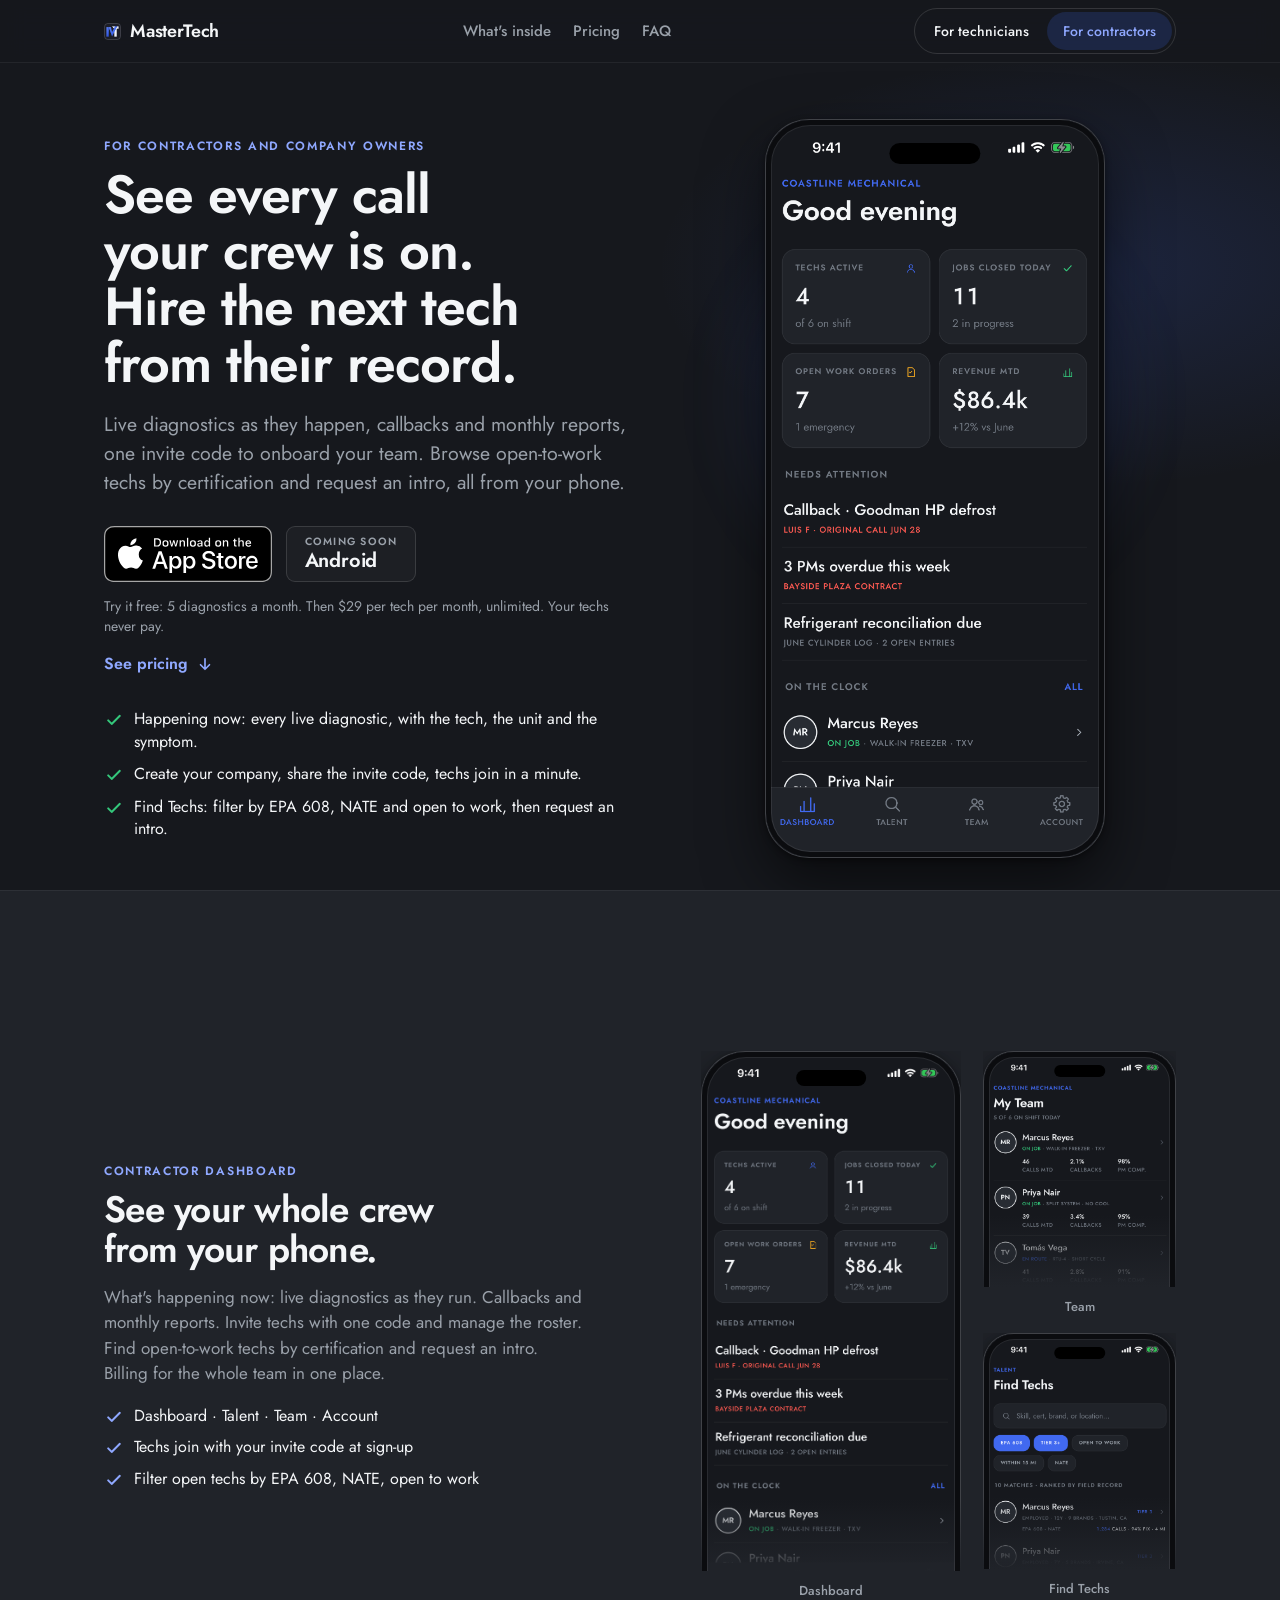
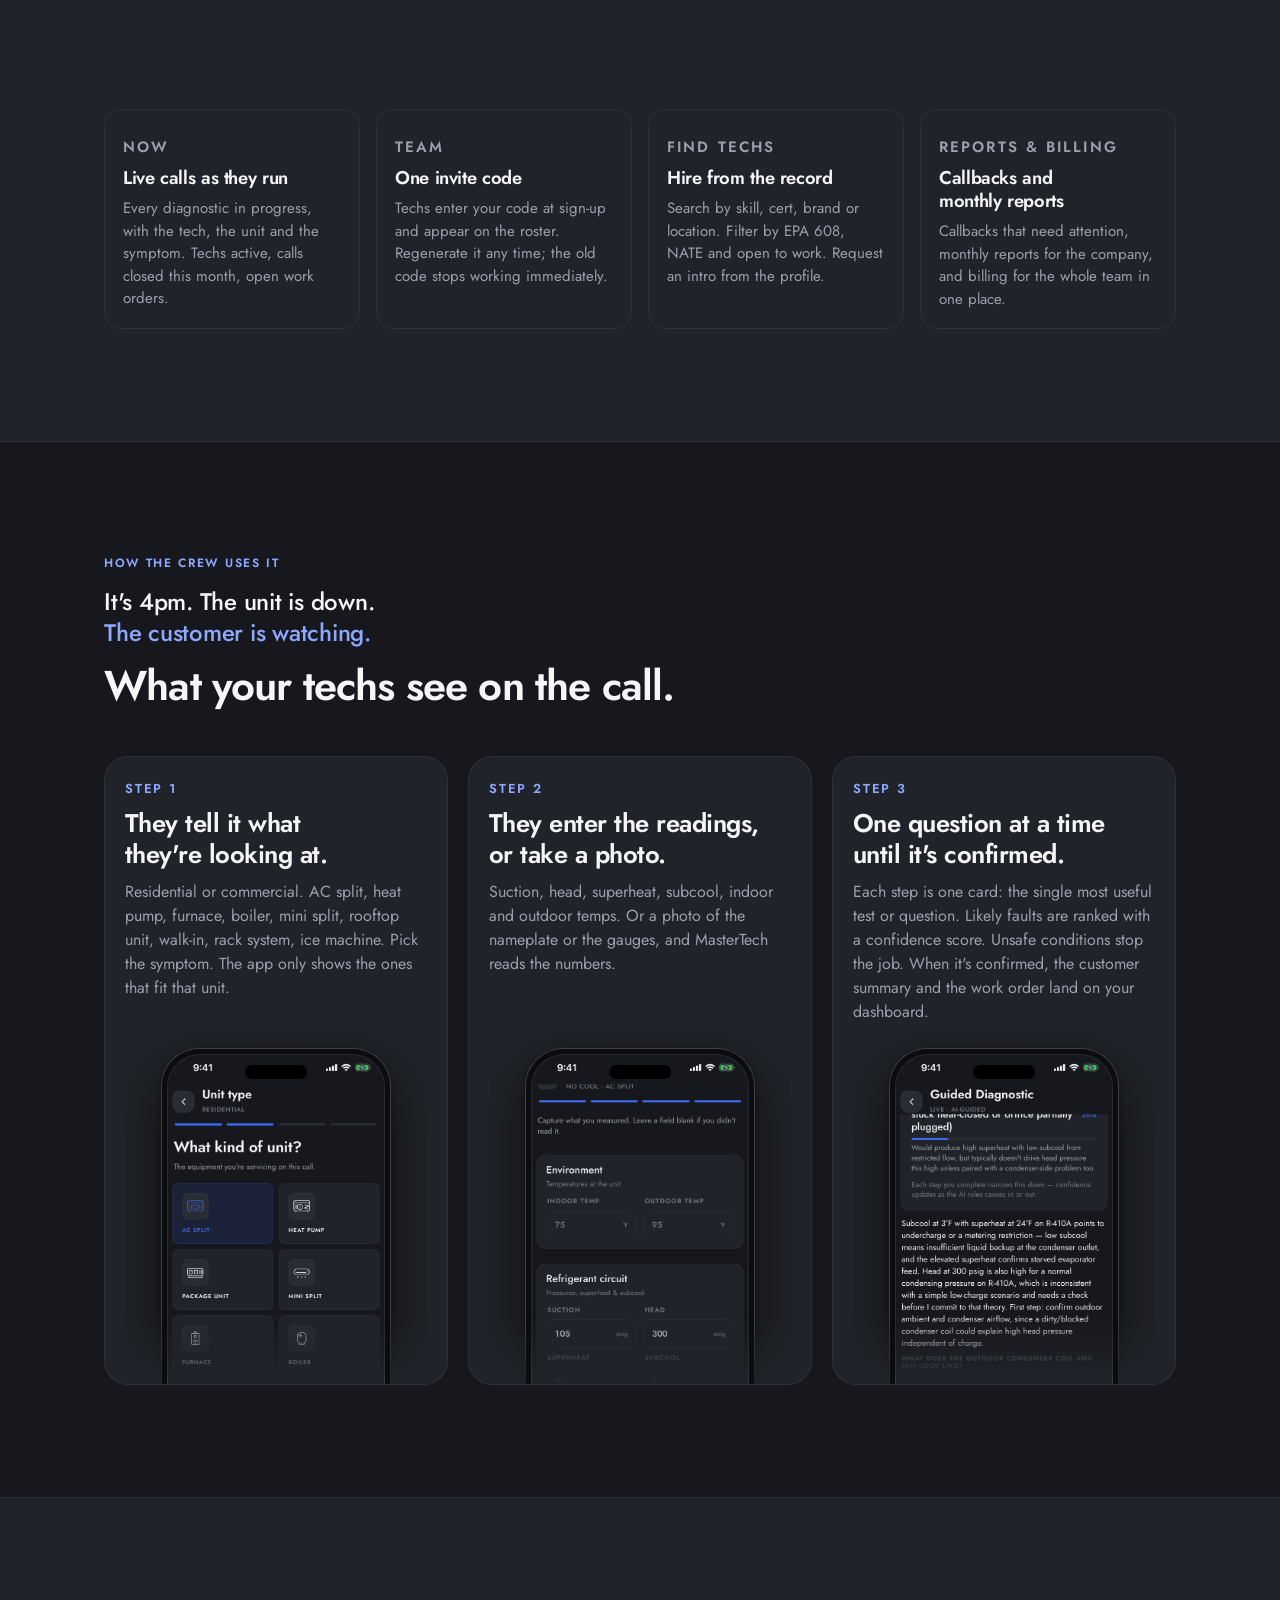
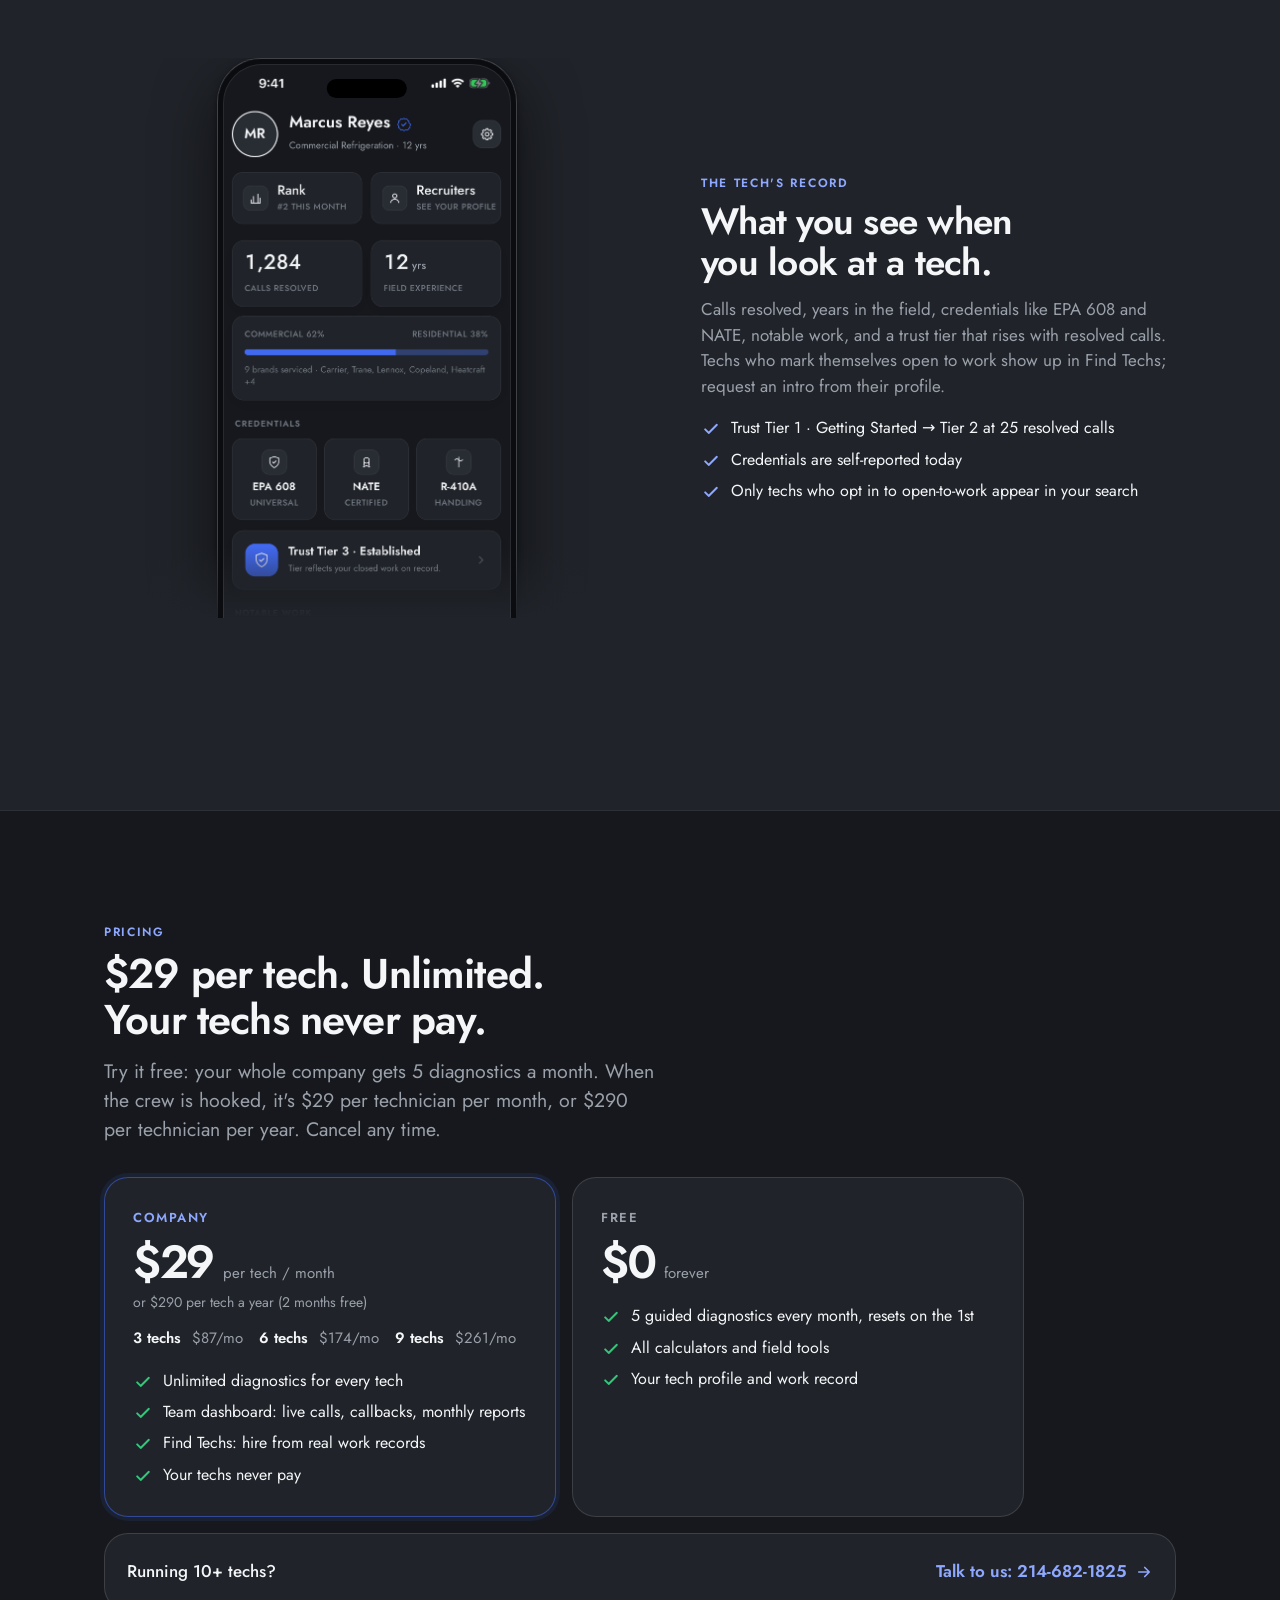
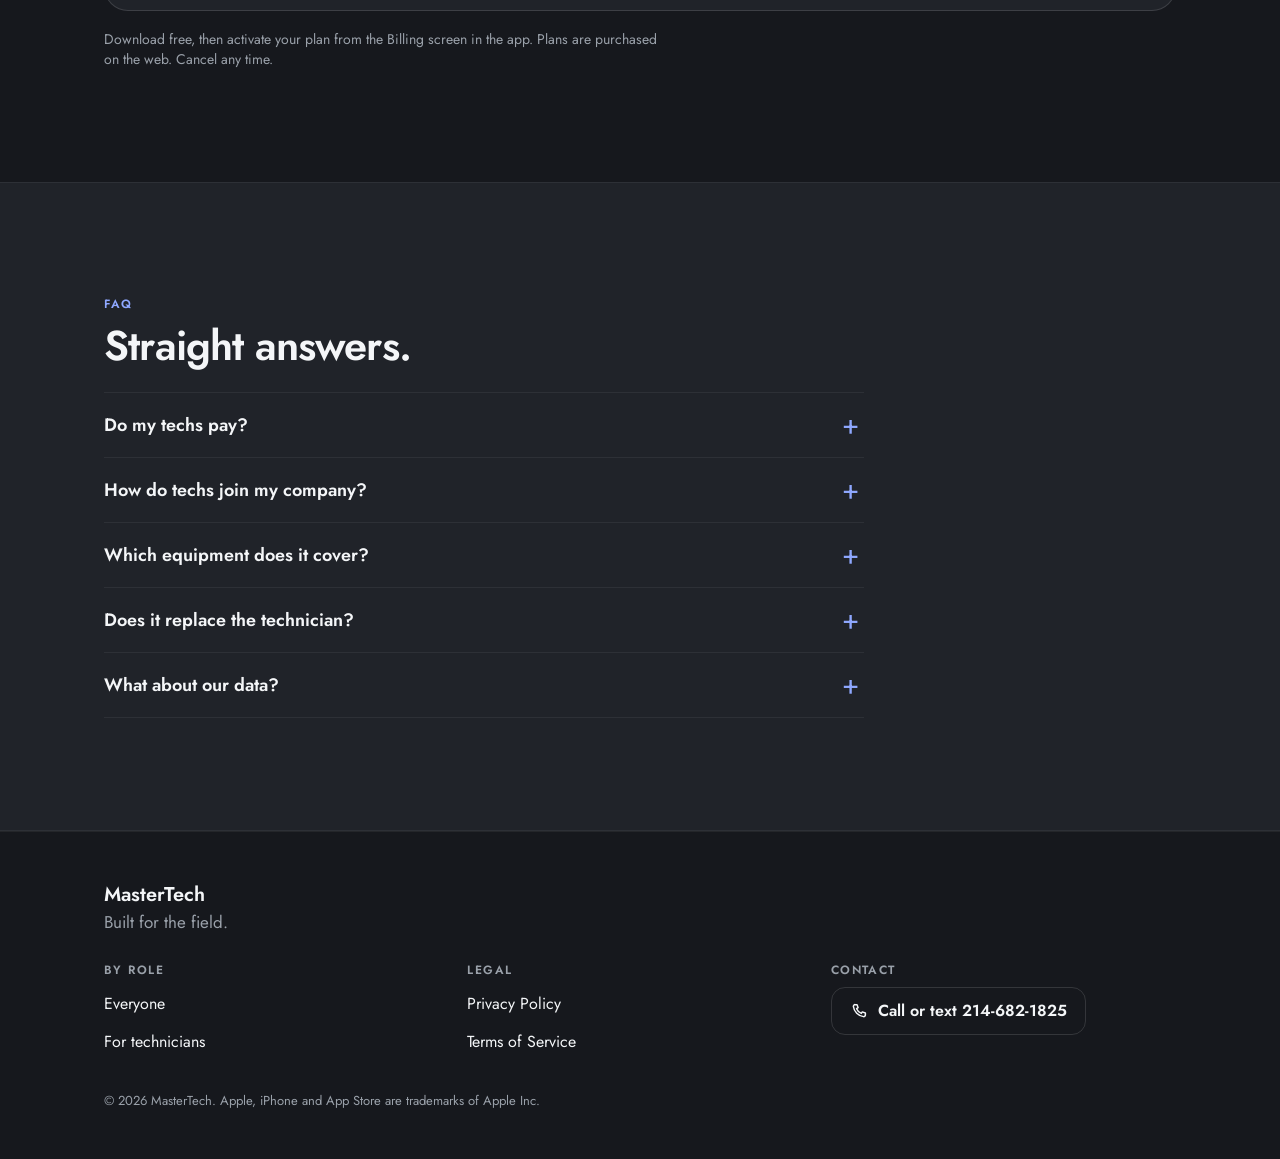
==== commit f3f9bdeb: "Hero clip plays on every phone; phone contact instead of email; app icon in header - Shared assets/c" ====
--- a/contractors/index.html
+++ b/contractors/index.html
@@ -27,7 +27,7 @@
 <link rel="preconnect" href="https://fonts.googleapis.com">
 <link rel="preconnect" href="https://fonts.gstatic.com" crossorigin>
 <link rel="stylesheet" href="https://fonts.googleapis.com/css2?family=Jost:wght@400;500;600&display=swap">
-<link rel="stylesheet" href="../assets/site.css?vfb01f65">
+<link rel="stylesheet" href="../assets/site.css?v=de02537">
 </head>
 <body>
 <a class="skip" href="#main">Skip to content</a>
@@ -35,11 +35,12 @@
 <svg class="sprite" aria-hidden="true" focusable="false" xmlns="http://www.w3.org/2000/svg">
   <symbol id="i-check" viewBox="0 0 24 24"><path d="M5 12.5l4.2 4.2L19 7" fill="none" stroke="currentColor" stroke-width="2.4" stroke-linecap="round" stroke-linejoin="round"/></symbol>
   <symbol id="i-arr" viewBox="0 0 24 24"><path d="M5 12h14M13 6l6 6-6 6" fill="none" stroke="currentColor" stroke-width="2.2" stroke-linecap="round" stroke-linejoin="round"/></symbol>
+  <symbol id="i-phone" viewBox="0 0 24 24"><path d="M6.8 3.5h2.6l1.4 4.1-2 1.3a11.5 11.5 0 0 0 6.3 6.3l1.3-2 4.1 1.4v2.6a2.3 2.3 0 0 1-2.5 2.3A15.6 15.6 0 0 1 4.5 6a2.3 2.3 0 0 1 2.3-2.5z" fill="none" stroke="currentColor" stroke-width="2" stroke-linejoin="round"/></symbol>
 </svg>
 
 <header class="top">
   <div class="wrap">
-    <a class="brand" href="../" aria-label="MasterTech home"><span class="dot" aria-hidden="true"></span>MasterTech</a>
+    <a class="brand" href="../" aria-label="MasterTech home"><img class="mark" src="../assets/mark-64.png?v=c7eb0d1" width="17" height="17" alt="">MasterTech</a>
     <nav class="nav" aria-label="Sections">
       <a href="#inside">What's inside</a>
       <a href="#pricing">Pricing</a>
@@ -229,7 +230,7 @@
       </div>
       <div class="talk">
         <p>Running 10+ techs?</p>
-        <a class="arrow" href="mailto:kaustubhdeshpande@me.com?subject=MasterTech%20company%20pricing">Talk to us<svg aria-hidden="true"><use href="#i-arr"/></svg></a>
+        <a class="arrow" href="tel:+12146821825">Talk to us: 214-682-1825<svg aria-hidden="true"><use href="#i-arr"/></svg></a>
       </div>
       <p class="micro plan-note">Download free, then activate your plan from the Billing screen in the app. Plans are purchased on the web. Cancel any time.</p>
     </div>
@@ -285,8 +286,8 @@
         <a href="https://kaus-projects.github.io/mastertech-legal/terms.html">Terms of Service</a>
       </div>
       <div class="fcol support">
-        <h4>Support</h4>
-        <a href="mailto:kaustubhdeshpande@me.com">kaustubhdeshpande@me.com</a>
+        <h4>Contact</h4>
+        <a class="btn ghost call" href="tel:+12146821825"><svg aria-hidden="true"><use href="#i-phone"/></svg>Call or text 214-682-1825</a>
       </div>
     </div>
     <p class="fmicro">© 2026 MasterTech. Apple, iPhone and App Store are trademarks of Apple Inc.</p>
--- a/assets/site.css
+++ b/assets/site.css
@@ -40,22 +40,22 @@
 /* ---------- buttons ---------- */
 .btn{display:inline-flex;align-items:center;justify-content:center;gap:10px;min-height:52px;padding:0 20px;border-radius:14px;font-weight:600;font-size:16px;line-height:1.15;text-decoration:none;border:1px solid transparent;color:var(--text);transition:background .15s,border-color .15s,transform .05s;text-align:center}
 .btn.primary{background:var(--accent);color:#fff}
-.btn.primary:hover{background:var(--accent-press)}
+@media(hover:hover){.btn.primary:hover{background:var(--accent-press)}}
 .btn.ghost{background:transparent;border-color:var(--line2)}
-.btn.ghost:hover{background:var(--panel2);border-color:rgba(255,255,255,.28)}
+@media(hover:hover){.btn.ghost:hover{background:var(--panel2);border-color:rgba(255,255,255,.28)}}
 .btn:active{transform:translateY(1px)}
 .badge{display:inline-block;line-height:0;border-radius:9px;flex:none}
 .badge img{height:56px;width:auto;max-width:none}
 .badge.md img{height:52px}
 .badge.sm img{height:48px}
-.badge:hover{opacity:.92}
+@media(hover:hover){.badge:hover{opacity:.92}}
 .soon{display:inline-flex;flex-direction:column-reverse;justify-content:center;height:56px;padding:0 18px;border:1px solid var(--line2);border-radius:9px;background:rgba(255,255,255,.03);line-height:1.05;white-space:nowrap;cursor:default;flex:none}
 .soon small{font-size:10.5px;font-weight:600;letter-spacing:.12em;text-transform:uppercase;color:var(--dim)}
 .soon b{font-size:20px;font-weight:600;letter-spacing:-.01em;color:var(--text);margin-top:3px}
 .ctas{display:flex;flex-wrap:wrap;align-items:center;gap:12px 14px;margin-top:28px}
 .ctas .micro{flex-basis:100%;margin-top:2px}
 .arrow{display:inline-flex;align-items:center;gap:8px;font-weight:600;text-decoration:none;color:var(--ink);min-height:44px}
-.arrow:hover{text-decoration:underline;text-underline-offset:3px}
+@media(hover:hover){.arrow:hover{text-decoration:underline;text-underline-offset:3px}}
 .arrow svg{width:18px;height:18px;flex:none}
 .arrow.down svg{transform:rotate(90deg)}
 .hero .ctas .arrow{margin-top:-6px;font-size:16px}
@@ -64,14 +64,15 @@
 .top{position:sticky;top:0;z-index:50;background:rgba(22,24,29,.84);-webkit-backdrop-filter:saturate(140%) blur(12px);backdrop-filter:saturate(140%) blur(12px);border-bottom:1px solid var(--line)}
 .top .wrap{display:flex;align-items:center;justify-content:space-between;min-height:62px;gap:12px}
 .brand{display:inline-flex;align-items:center;gap:9px;font-weight:600;font-size:18px;letter-spacing:-.01em;color:var(--text);text-decoration:none;white-space:nowrap;min-height:44px}
-.brand .dot{width:11px;height:11px;border-radius:3px;background:var(--accent);box-shadow:0 0 0 3px rgba(65,105,240,.22);flex:none}
+.brand .mark{width:17px;height:17px;border-radius:22.37%;outline:1px solid rgba(255,255,255,.14);outline-offset:-1px;flex:none}
 .brand b{font-weight:600;color:var(--ink)}
 .nav{display:none;gap:22px}
 .nav a{color:var(--dim);text-decoration:none;font-weight:500;font-size:15px;padding:10px 0}
-.nav a:hover,.nav a[aria-current]{color:var(--text)}
+.nav a[aria-current]{color:var(--text)}
+@media(hover:hover){.nav a:hover{color:var(--text)}}
 .roles{display:flex;align-items:center;gap:2px;padding:3px;border:1px solid var(--line2);border-radius:999px;flex:none}
 .roles a{display:inline-flex;align-items:center;min-height:38px;padding:0 13px;border-radius:999px;font-size:14px;font-weight:500;line-height:1;color:var(--text);text-decoration:none;white-space:nowrap;transition:background .15s,color .15s}
-.roles a:hover{background:var(--panel2)}
+@media(hover:hover){.roles a:hover{background:var(--panel2)}}
 .roles a[aria-current]{background:rgba(65,105,240,.18);color:var(--ink)}
 .roles .l{display:none}
 @media(min-width:720px){.roles .s{display:none}.roles .l{display:inline}.roles a{padding:0 16px}}
@@ -82,6 +83,18 @@
 .phone::before{content:"";position:absolute;top:3.1%;left:50%;width:27%;height:2.9%;transform:translateX(-50%);background:#000;border-radius:999px;z-index:2}
 .phone::after{content:"";position:absolute;inset:0;border-radius:inherit;box-shadow:inset 0 0 0 5px #0B0C0F,inset 0 0 0 6px rgba(255,255,255,.08);pointer-events:none;z-index:2}
 .phone>.shot{width:100%;height:100%;object-fit:cover;object-position:top center;background:var(--panel)}
+.hero-phone[data-anim]{cursor:pointer;-webkit-tap-highlight-color:transparent;-webkit-touch-callout:none;-webkit-user-select:none;user-select:none}
+.hero-phone video::-webkit-media-controls-start-playback-button{display:none!important;-webkit-appearance:none}
+.hero-phone video::-webkit-media-controls{display:none!important}
+.hero-phone>.anim{position:absolute;inset:0;z-index:1;opacity:0;transition:opacity .25s;-webkit-user-drag:none}
+.hero-phone>.anim.on{opacity:1}
+.clip-btn{position:absolute;right:7%;bottom:2.6%;z-index:3;width:44px;height:44px;display:grid;place-items:center;padding:0;border:1px solid rgba(255,255,255,.22);border-radius:999px;background:rgba(11,12,15,.62);color:#fff;cursor:pointer;-webkit-backdrop-filter:blur(8px);backdrop-filter:blur(8px);-webkit-tap-highlight-color:transparent}
+.clip-btn[hidden]{display:none}
+@media(hover:hover){.clip-btn:hover{background:rgba(11,12,15,.8)}}
+.clip-btn:focus-visible{outline:2px solid var(--ink);outline-offset:2px;border-radius:999px}
+.clip-btn svg{width:18px;height:18px}
+.clip-btn .i-play,.clip-btn.is-paused .i-pause{display:none}
+.clip-btn.is-paused .i-play{display:block}
 .phone.md{width:min(100%,250px);--pr:38px}
 .phone.sm{width:min(100%,200px);--pr:32px}
 .peek{position:relative;overflow:hidden}
@@ -100,7 +113,6 @@
 .hero-visual{position:relative}
 .hero-visual::before{content:"";position:absolute;inset:6% -10% 0;background:radial-gradient(55% 45% at 50% 34%,rgba(65,105,240,.32),transparent 70%);filter:blur(26px);pointer-events:none}
 .hero-phone{width:min(100%,320px);position:relative}
-.hero-phone .poster{display:none}
 @media(min-width:900px){
   .hero{padding:56px 0 32px}
   .hero-grid{grid-template-columns:minmax(0,1.05fr) minmax(0,.95fr);align-items:center;gap:56px}
@@ -269,8 +281,11 @@
 .fgrid{display:grid;grid-template-columns:1fr 1fr;gap:26px 18px;margin-top:28px}
 .fcol h4{margin:0 0 8px;font-size:12px;letter-spacing:.12em;text-transform:uppercase;color:var(--dim);font-weight:600}
 .fcol a{display:block;color:var(--text);text-decoration:none;padding:7px 0;font-size:16px;overflow-wrap:anywhere}
-.fcol a:hover{color:var(--ink)}
+@media(hover:hover){.fcol a:hover{color:var(--ink)}}
 .fcol.support{grid-column:1/-1}
+.fcol a.call{display:inline-flex;min-height:48px;padding:0 18px;margin-top:2px;font-size:16px;overflow-wrap:normal}
+@media(hover:hover){.fcol a.call:hover{color:var(--text)}}
+.call svg{width:18px;height:18px;flex:none}
 .fmicro{margin-top:30px;font-size:13px;color:var(--dim);max-width:60ch}
 @media(min-width:800px){.fgrid{grid-template-columns:repeat(3,1fr)}.fcol.support{grid-column:auto}}
 @media(min-width:900px){footer{padding-bottom:48px}}
@@ -278,6 +293,4 @@
 @media(prefers-reduced-motion:reduce){
   html{scroll-behavior:auto}
   *,*::before,*::after{transition:none!important;animation:none!important}
-  .hero-phone video{display:none}
-  .hero-phone .poster{display:block}
-}
+}
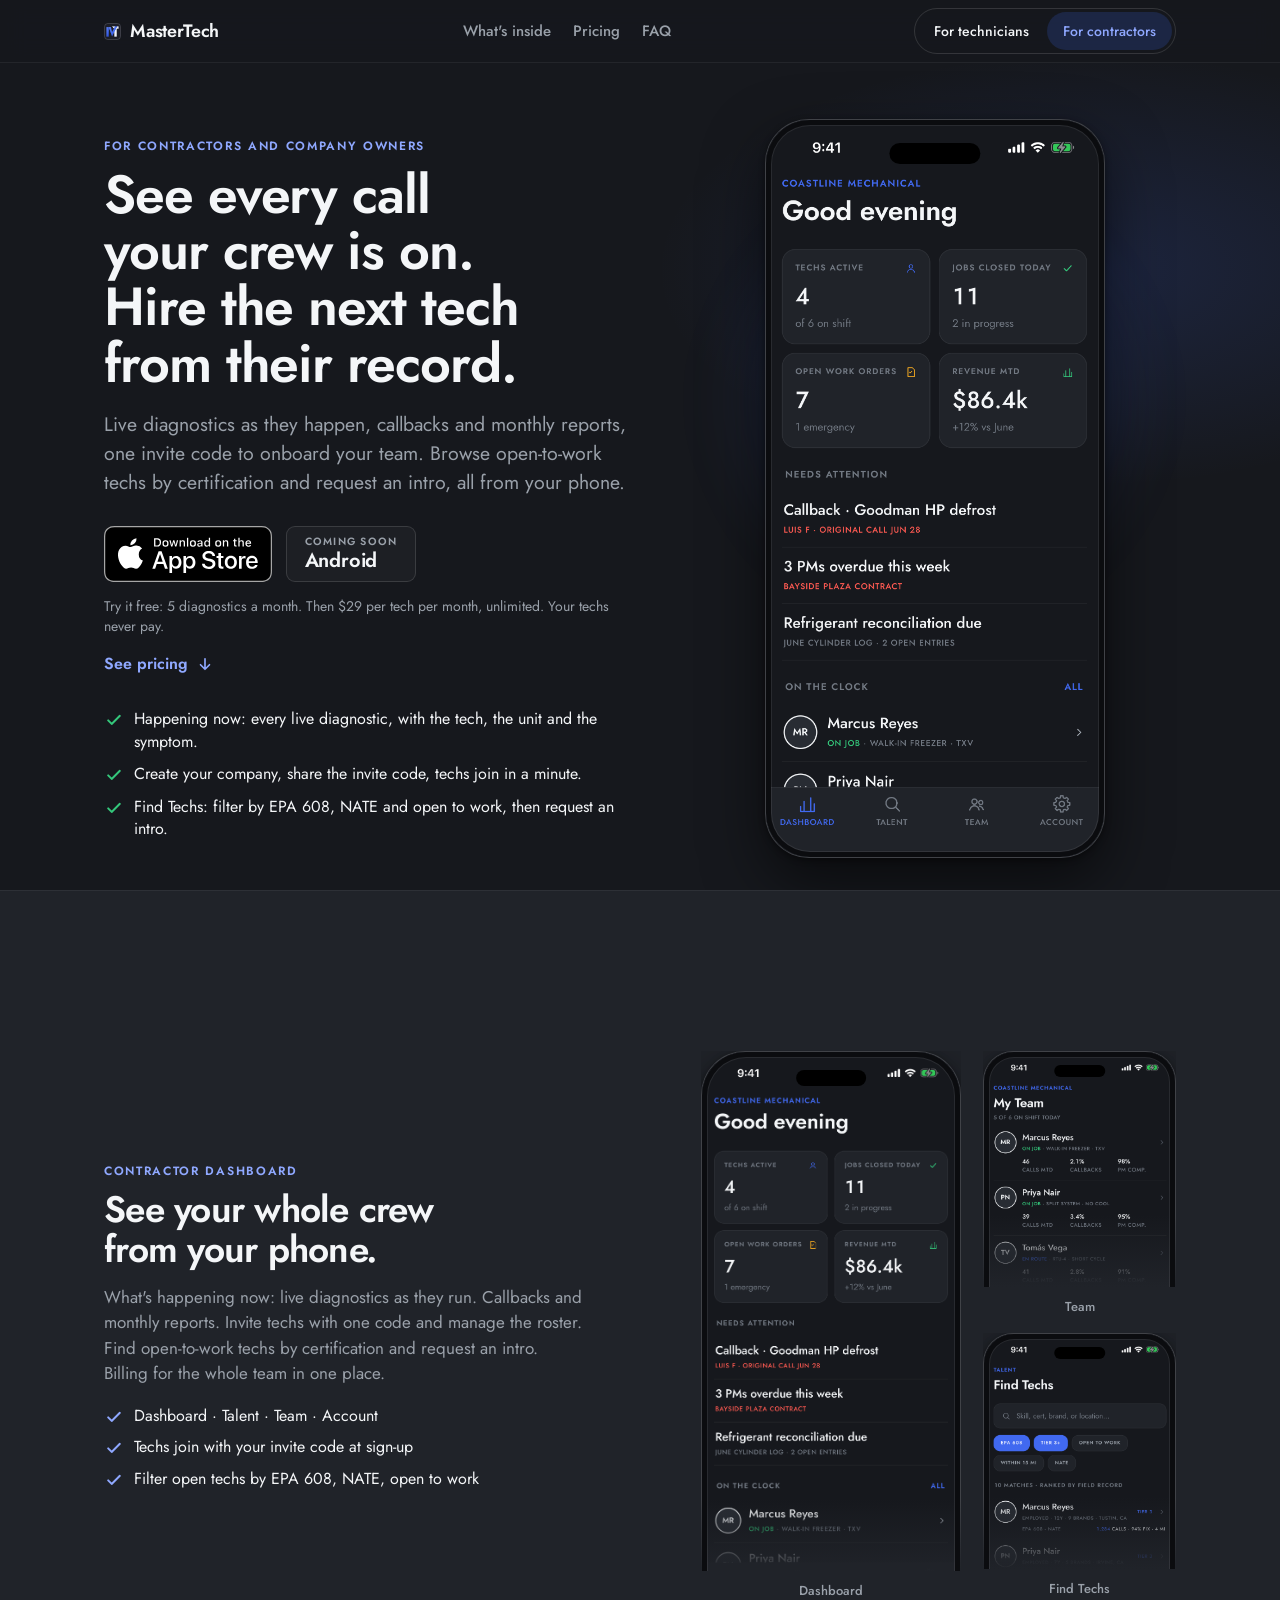
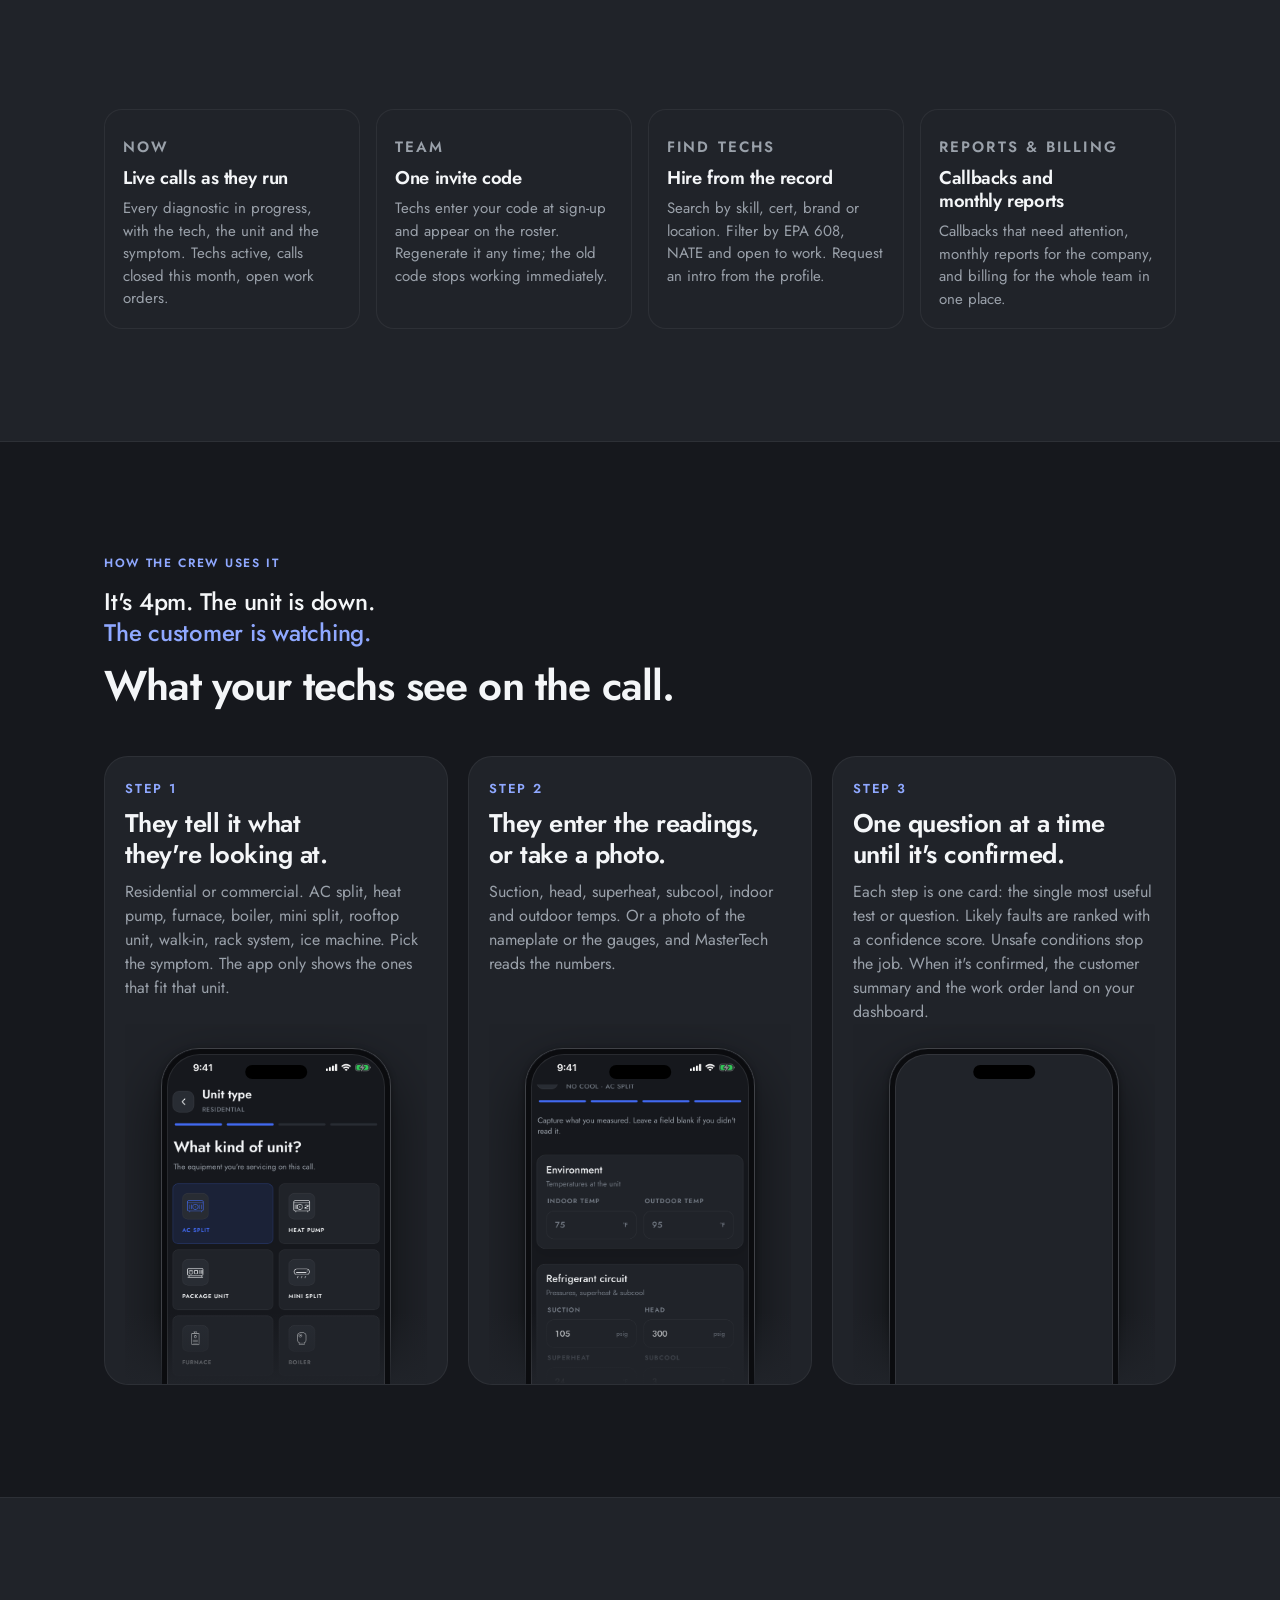
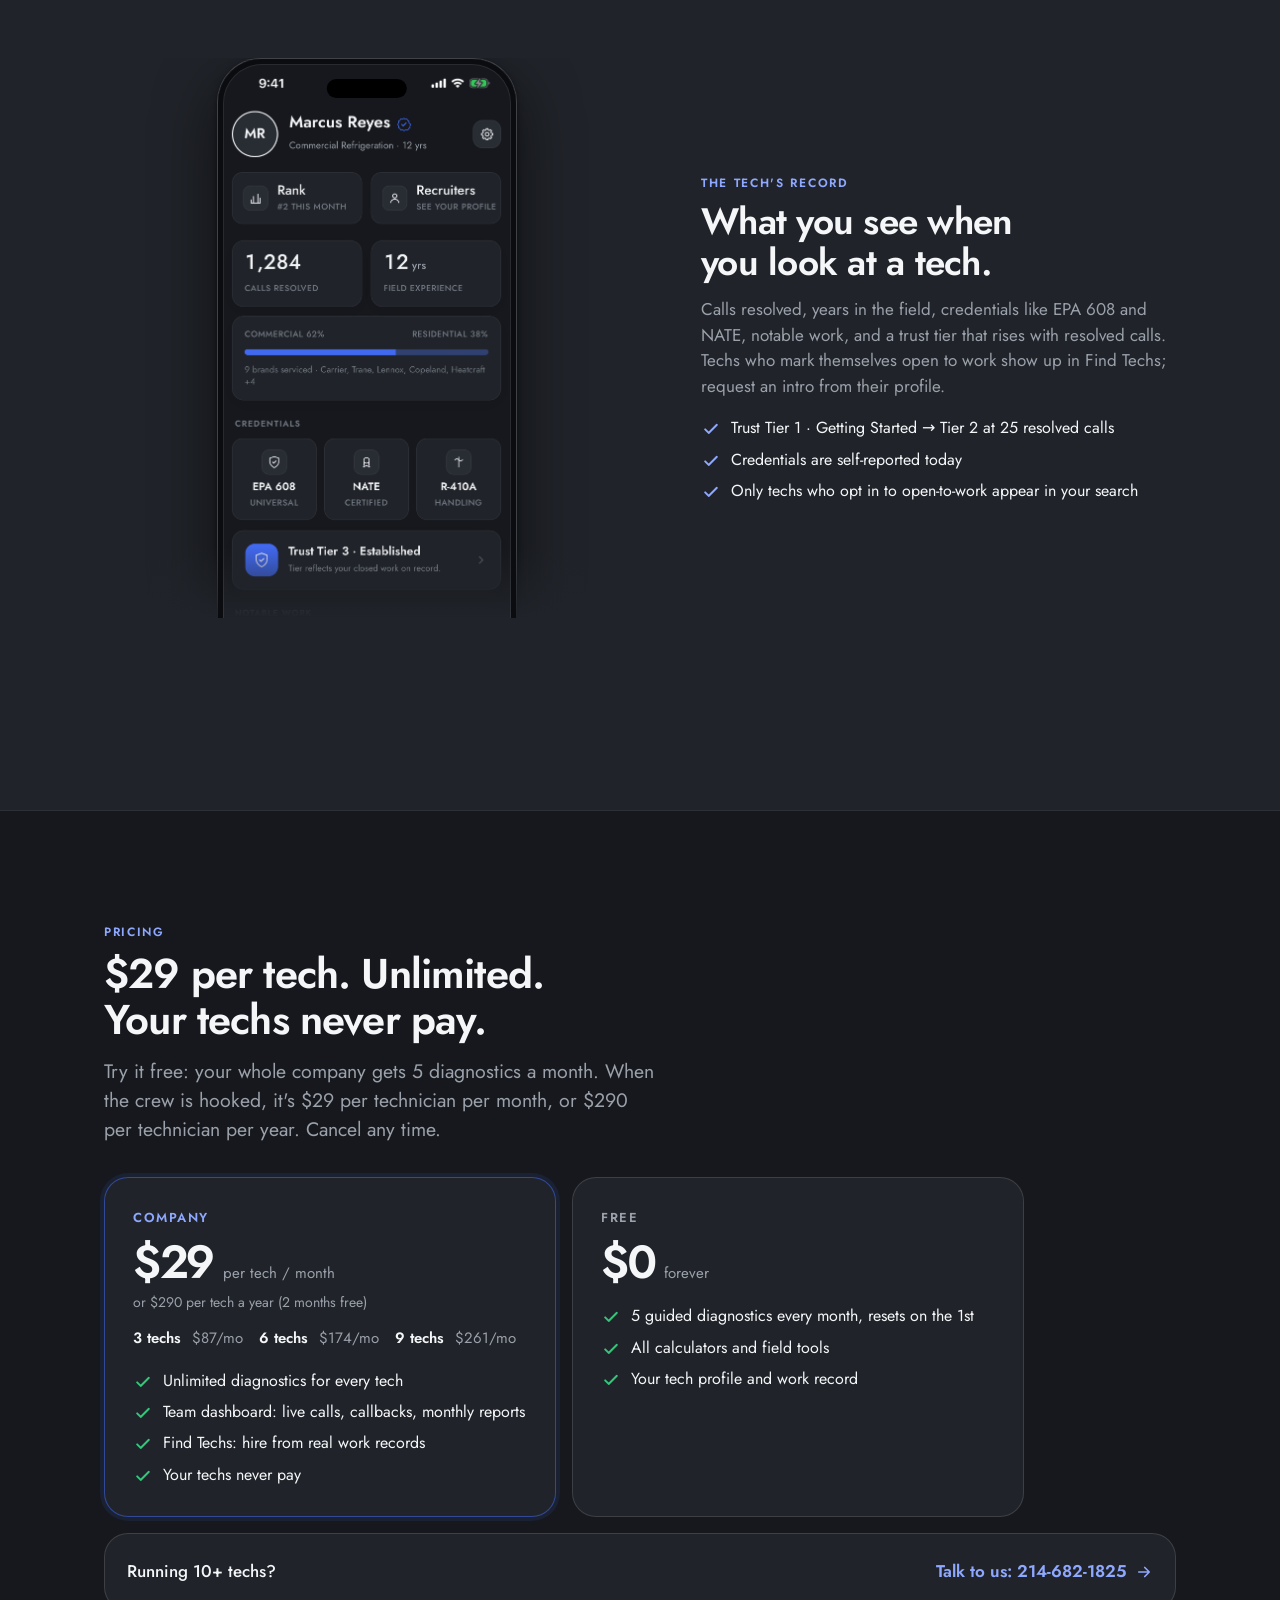
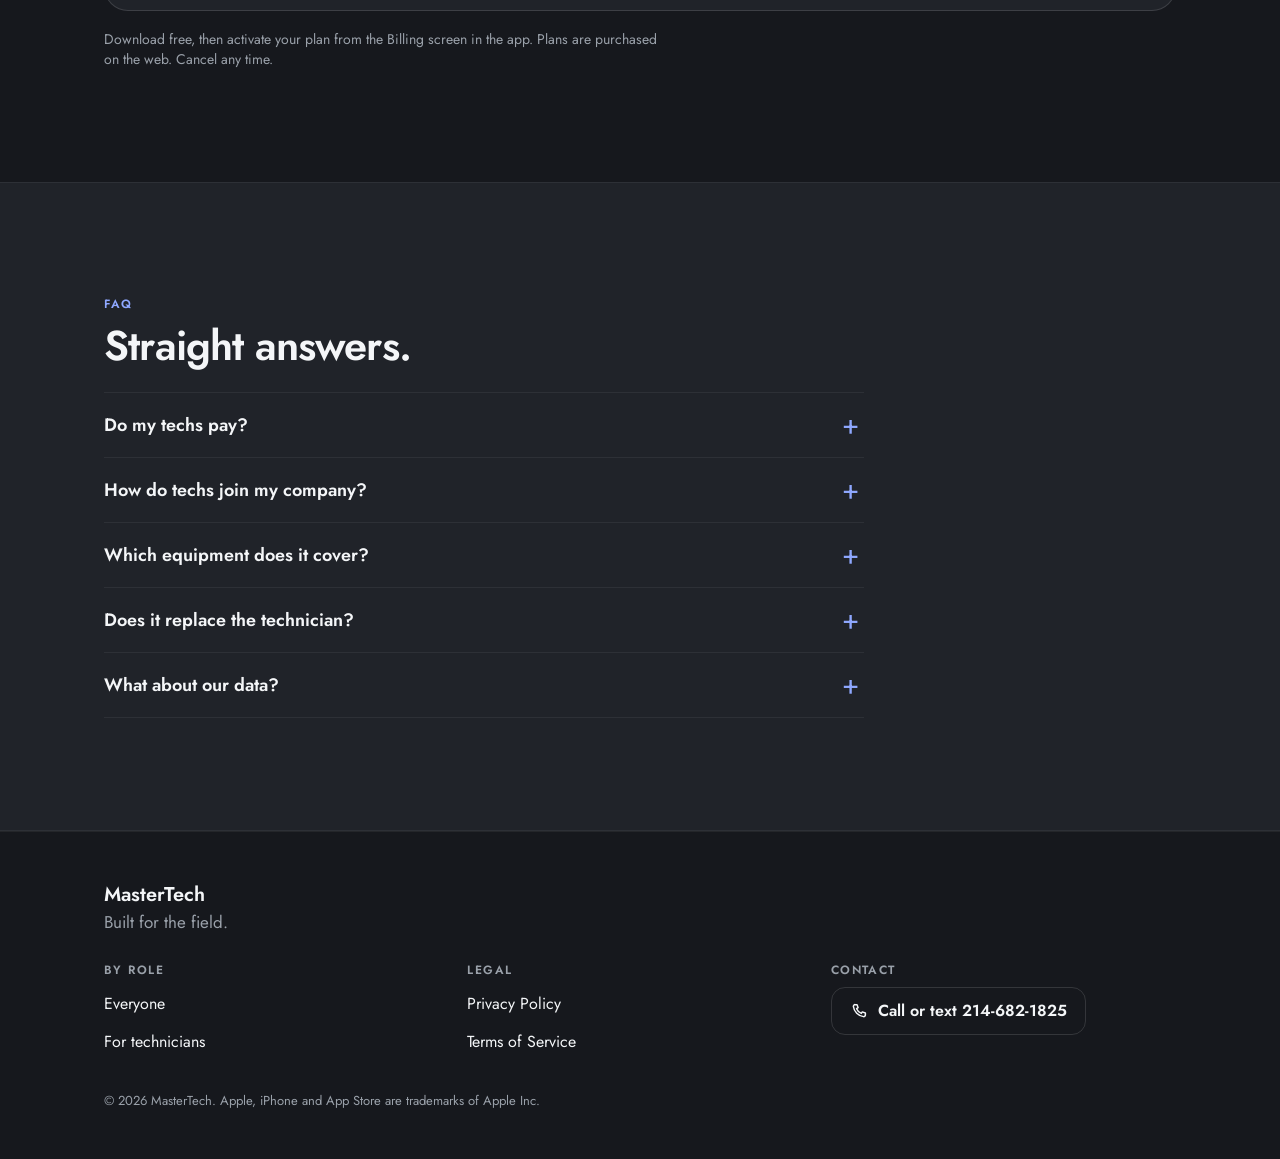
==== commit eedf6605: "Canonical, social and legal links use joinmastertech.com Co-Authored-By: Claude Opus 5.5 <noreply@an" ====
--- a/contractors/index.html
+++ b/contractors/index.html
@@ -5,7 +5,7 @@
 <meta name="viewport" content="width=device-width, initial-scale=1, viewport-fit=cover">
 <title>MasterTech for contractors — See every call your crew is on</title>
 <meta name="description" content="Free iPhone app for HVAC contractors. Live diagnostics as they happen, callbacks and monthly reports, one invite code to onboard your team, and open-to-work techs you can browse by certification.">
-<link rel="canonical" href="https://kaus-projects.github.io/contractors/">
+<link rel="canonical" href="https://joinmastertech.com/contractors/">
 <meta name="theme-color" content="#16181D">
 <meta name="color-scheme" content="dark">
 <meta name="apple-itunes-app" content="app-id=6786938615">
@@ -13,17 +13,17 @@
 <link rel="apple-touch-icon" sizes="180x180" href="../assets/icon-180.png">
 <meta property="og:type" content="website">
 <meta property="og:site_name" content="MasterTech">
-<meta property="og:url" content="https://kaus-projects.github.io/contractors/">
+<meta property="og:url" content="https://joinmastertech.com/contractors/">
 <meta property="og:title" content="MasterTech for contractors — See every call your crew is on">
 <meta property="og:description" content="Live diagnostics as they happen, callbacks and monthly reports, one invite code to onboard your team. 5 free diagnostics a month, then $29 per technician per month, unlimited. Your techs never pay.">
-<meta property="og:image" content="https://kaus-projects.github.io/assets/og.jpg">
+<meta property="og:image" content="https://joinmastertech.com/assets/og.jpg">
 <meta property="og:image:width" content="1200">
 <meta property="og:image:height" content="630">
 <meta property="og:image:alt" content="MasterTech: The app that helps HVAC techs figure out what's wrong. Two iPhone screens: an AI diagnosis and a contractor dashboard.">
 <meta name="twitter:card" content="summary_large_image">
 <meta name="twitter:title" content="MasterTech for contractors — See every call your crew is on">
 <meta name="twitter:description" content="Live diagnostics as they happen, callbacks and monthly reports, one invite code to onboard your team. 5 free diagnostics a month, then $29 per technician per month, unlimited. Your techs never pay.">
-<meta name="twitter:image" content="https://kaus-projects.github.io/assets/og.jpg">
+<meta name="twitter:image" content="https://joinmastertech.com/assets/og.jpg">
 <link rel="preconnect" href="https://fonts.googleapis.com">
 <link rel="preconnect" href="https://fonts.gstatic.com" crossorigin>
 <link rel="stylesheet" href="https://fonts.googleapis.com/css2?family=Jost:wght@400;500;600&display=swap">
@@ -262,7 +262,7 @@
         </details>
         <details>
           <summary>What about our data?</summary>
-          <p class="a">Readings, photos and work orders are stored in your team's accounts. Contractors see their own team only. Only techs who mark themselves open to work appear in Find Techs. Delete your account from inside the app any time. Details in the <a href="https://kaus-projects.github.io/mastertech-legal/privacy.html">Privacy Policy</a>.</p>
+          <p class="a">Readings, photos and work orders are stored in your team's accounts. Contractors see their own team only. Only techs who mark themselves open to work appear in Find Techs. Delete your account from inside the app any time. Details in the <a href="https://joinmastertech.com/mastertech-legal/privacy.html">Privacy Policy</a>.</p>
         </details>
       </div>
     </div>
@@ -282,8 +282,8 @@
       </div>
       <div class="fcol">
         <h4>Legal</h4>
-        <a href="https://kaus-projects.github.io/mastertech-legal/privacy.html">Privacy Policy</a>
-        <a href="https://kaus-projects.github.io/mastertech-legal/terms.html">Terms of Service</a>
+        <a href="https://joinmastertech.com/mastertech-legal/privacy.html">Privacy Policy</a>
+        <a href="https://joinmastertech.com/mastertech-legal/terms.html">Terms of Service</a>
       </div>
       <div class="fcol support">
         <h4>Contact</h4>
